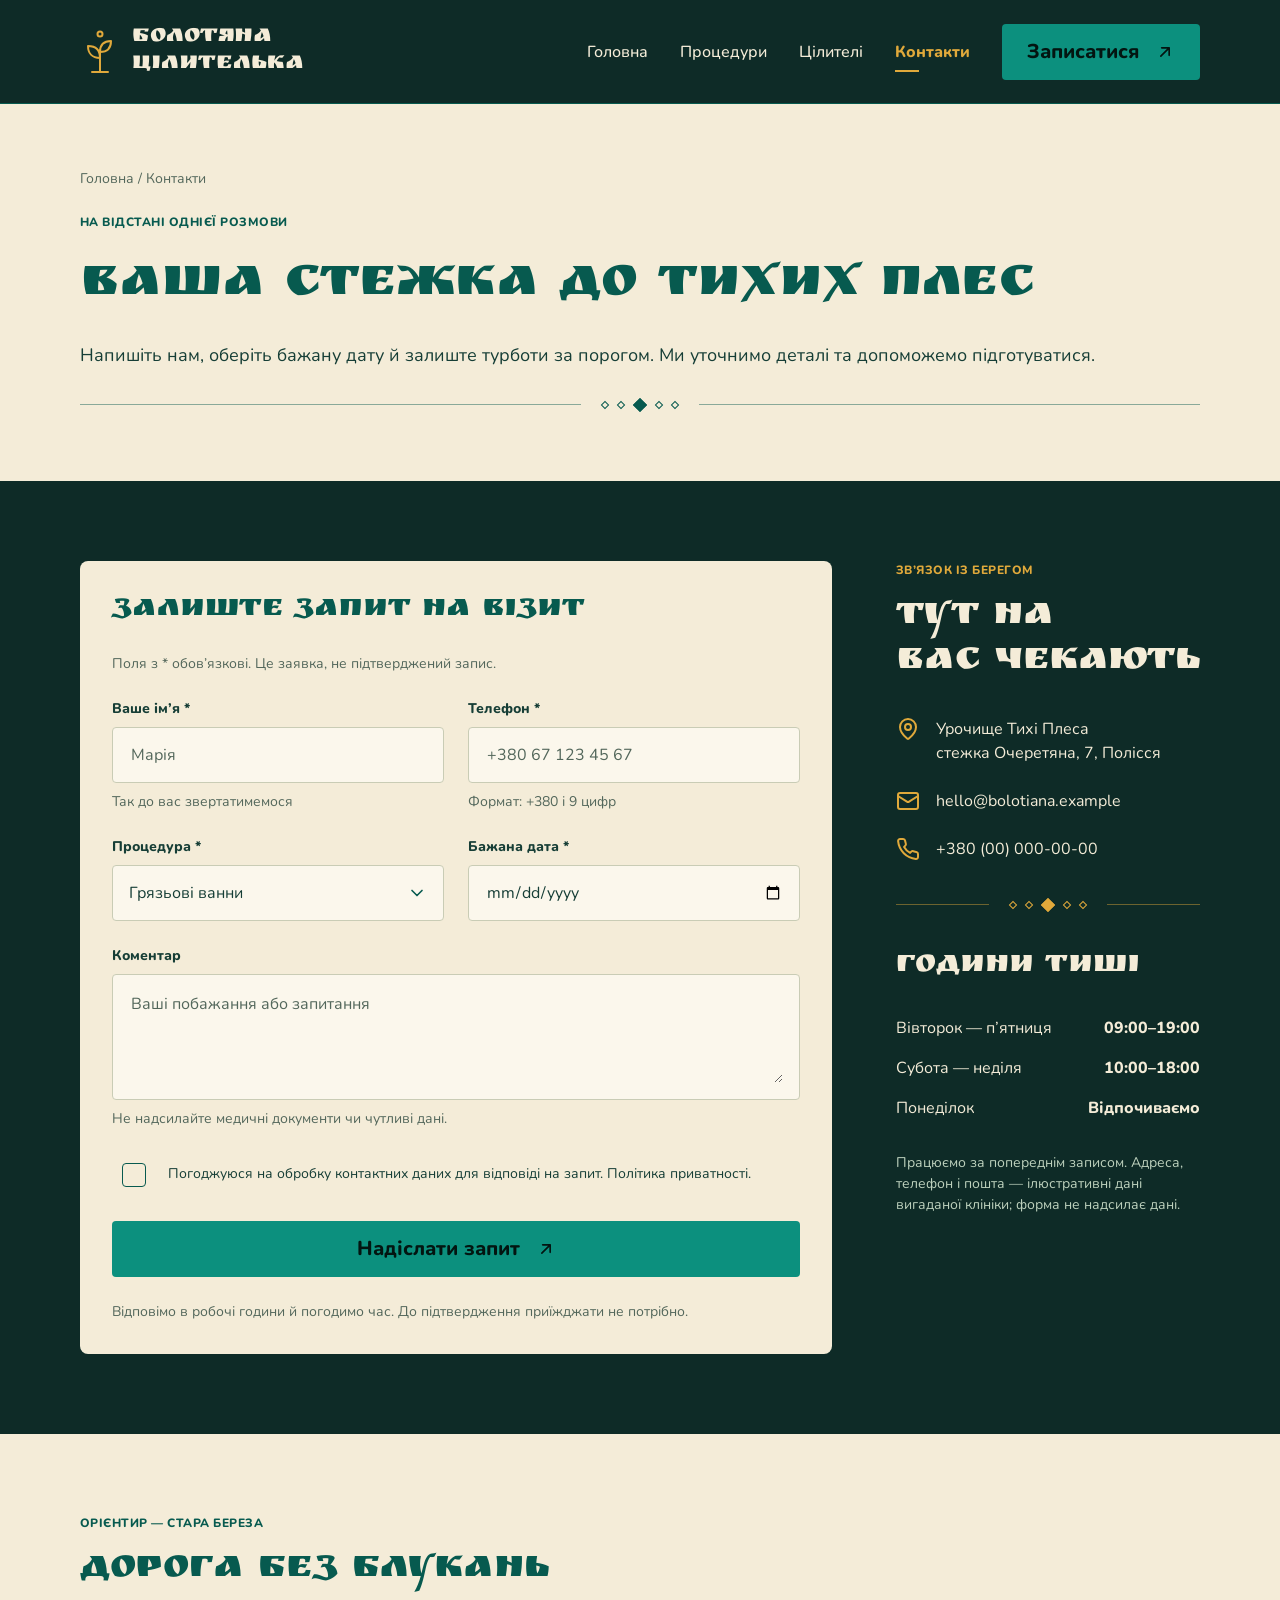
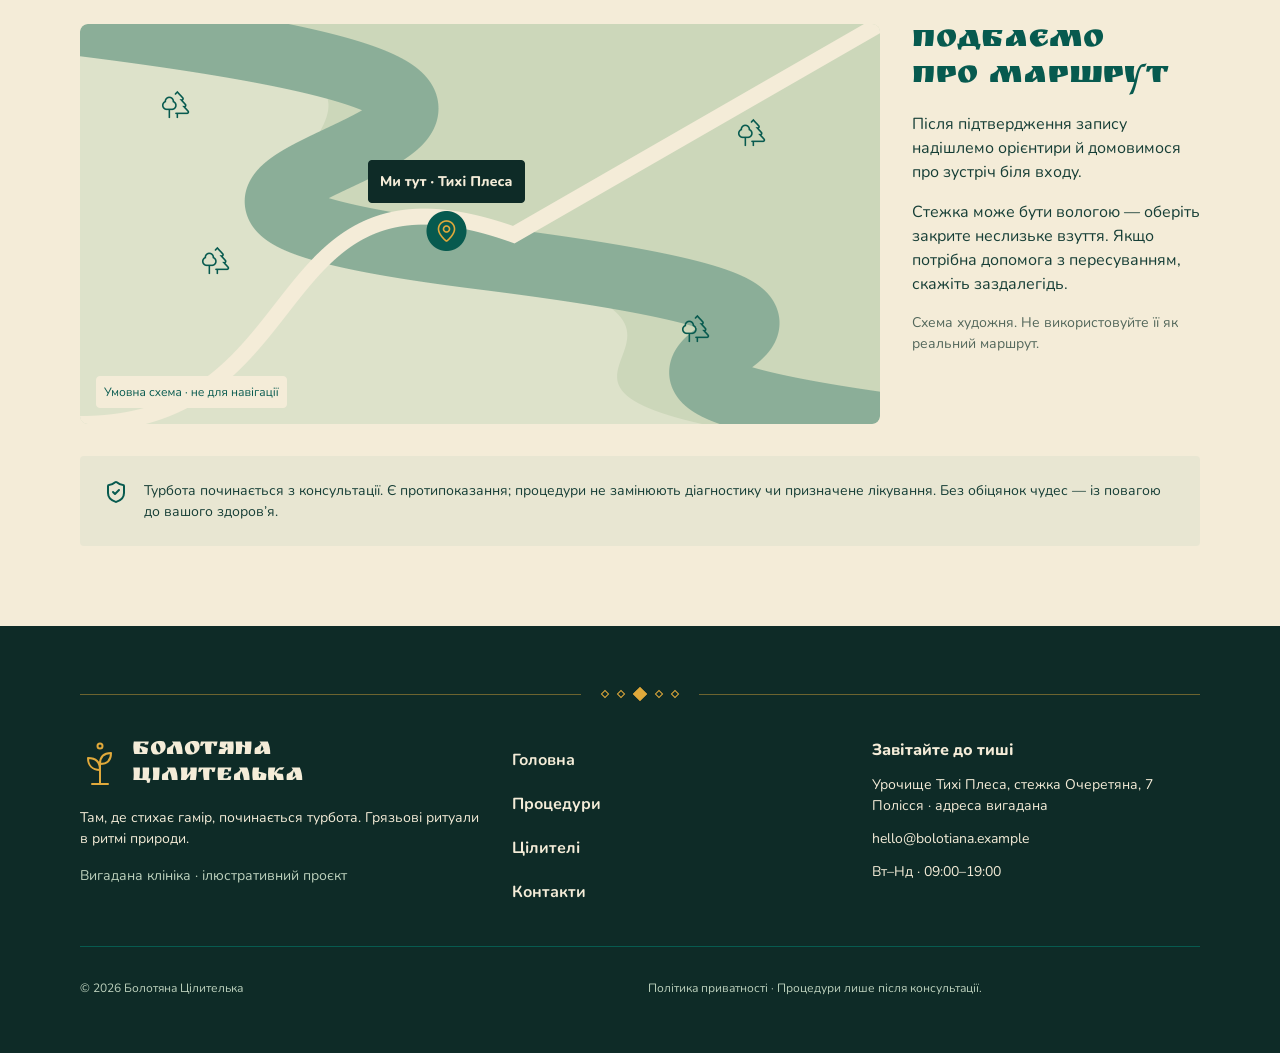
==== contacts.html @ 3cc578ab "Initial commit" ====
<!doctype html><html lang="uk"><head><meta charset="utf-8"><meta name="viewport" content="width=device-width,initial-scale=1">
<title>Контакти · Болотяна Цілителька</title><meta name="description" content="Болотяна Цілителька — вигадана клініка грязьових ритуалів на Поліссі.">
<link rel="preconnect" href="https://fonts.googleapis.com"><link rel="preconnect" href="https://fonts.gstatic.com" crossorigin>
<link href="https://fonts.googleapis.com/css2?family=Nunito:wght@400;500;700;800&family=Ruslan+Display&display=swap" rel="stylesheet">
<script>document.documentElement.classList.add("js")</script><link rel="stylesheet" href="css/style.css"></head><body><svg width="0" height="0" style="position:absolute" aria-hidden="true"><defs>
<symbol id="i-arrow" viewBox="0 0 24 24"><path d="M7 17 17 7M8 7h9v9" fill="none" stroke="currentColor" stroke-width="2" stroke-linecap="round" stroke-linejoin="round"/></symbol>
<symbol id="i-leaf" viewBox="0 0 24 24"><path d="M11 20A7 7 0 0 1 9.8 6.1C15.5 5 17 4.5 19 2c1 2 2 4.2 2 8 0 5.5-4.8 10-10 10Zm-9 2c0-3 2-7 9-9" fill="none" stroke="currentColor" stroke-width="2" stroke-linecap="round" stroke-linejoin="round"/></symbol>
<symbol id="i-shield" viewBox="0 0 24 24"><path d="M20 13c0 5-3.5 7.5-7.7 8.9a1 1 0 0 1-.6 0C7.5 20.500 4 18 4 13V6a1 1 0 0 1 1-1c2 0 4.500-1.200 6.200-2.700a1.200 1.200 0 0 1 1.600 0C14.500 3.800 17 5 19 5a1 1 0 0 1 1 1ZM9 12l2 2 4-4" fill="none" stroke="currentColor" stroke-width="2" stroke-linecap="round" stroke-linejoin="round"/></symbol>
<symbol id="i-clock" viewBox="0 0 24 24"><circle cx="12" cy="12" r="10" fill="none" stroke="currentColor" stroke-width="2"/><path d="M12 6v6h4" fill="none" stroke="currentColor" stroke-width="2" stroke-linecap="round" stroke-linejoin="round"/></symbol>
<symbol id="i-check" viewBox="0 0 24 24"><path d="M20 6 9 17l-5-5" fill="none" stroke="currentColor" stroke-width="2" stroke-linecap="round" stroke-linejoin="round"/></symbol>
<symbol id="i-therm" viewBox="0 0 24 24"><path d="M14 4v10.500a4 4 0 1 1-4 0V4a2 2 0 0 1 4 0Z" fill="none" stroke="currentColor" stroke-width="2" stroke-linejoin="round"/></symbol>
<symbol id="i-heart" viewBox="0 0 24 24"><path d="M11 14h2a2 2 0 1 0 0-4h-3c-.6 0-1.100.2-1.400.6L3 16m4 3 1.600-1.400c.3-.4.800-.6 1.400-.6h4c1.100 0 2.100-.4 2.800-1.200l4.600-4.400a2 2 0 0 0-2.800-2.800L17 9.500M2 15l6 6m5.500-12.700a2.800 2.800 0 1 0-4-4" fill="none" stroke="currentColor" stroke-width="2" stroke-linecap="round" stroke-linejoin="round"/></symbol>
<symbol id="i-trees" viewBox="0 0 24 24"><path d="M10 10v.2A3 3 0 0 1 8.900 16H5a3 3 0 0 1-1-5.800V10a3 3 0 0 1 6 0Zm-3 6v6m13-6a3 3 0 0 0 0-6 3 3 0 0 0-6 0 3 3 0 0 0 0 6Zm-3 6v-6" fill="none" stroke="currentColor" stroke-width="2" stroke-linecap="round" stroke-linejoin="round"/></symbol>
<symbol id="i-sprout" viewBox="0 0 24 24"><path d="M7 20h10M10 20c5.500-2.500.8-6.400 3-10m1-4.800C14 3 15.800 2 18 2c0 2.300-1 4-3 4-.6 0-1-.3-1-.8ZM9.500 9.400C7.600 8 6.500 6 6 4 3.800 4.500 2 6 2 8c0 2 1.700 3.500 4 3.500.6 0 1.100-.1 1.600-.2" fill="none" stroke="currentColor" stroke-width="2" stroke-linecap="round" stroke-linejoin="round"/></symbol>
<symbol id="i-pin" viewBox="0 0 24 24"><path d="M20 10c0 4.900-5.400 10.200-7.400 11.800a1 1 0 0 1-1.200 0C9.400 20.200 4 14.900 4 10a8 8 0 0 1 16 0Z" fill="none" stroke="currentColor" stroke-width="2"/><circle cx="12" cy="10" r="3" fill="none" stroke="currentColor" stroke-width="2"/></symbol>
<symbol id="i-mail" viewBox="0 0 24 24"><rect x="2" y="4" width="20" height="16" rx="2" fill="none" stroke="currentColor" stroke-width="2"/><path d="m22 7-8.900 5.700a2 2 0 0 1-2.200 0L2 7" fill="none" stroke="currentColor" stroke-width="2"/></symbol>
<symbol id="i-phone" viewBox="0 0 24 24"><path d="M22 16.900v3a2 2 0 0 1-2.200 2A19.800 19.800 0 0 1 2.100 4.200 2 2 0 0 1 4.100 2h3a2 2 0 0 1 2 1.700c.1 1 .4 1.900.7 2.800a2 2 0 0 1-.5 2.100L8.100 9.900a16 16 0 0 0 6 6l1.300-1.300a2 2 0 0 1 2.100-.4c.9.300 1.800.6 2.800.7a2 2 0 0 1 1.700 2Z" fill="none" stroke="currentColor" stroke-width="2" stroke-linejoin="round"/></symbol>
<symbol id="i-chev" viewBox="0 0 24 24"><path d="m6 9 6 6 6-6" fill="none" stroke="currentColor" stroke-width="2" stroke-linecap="round" stroke-linejoin="round"/></symbol>
<symbol id="i-cal" viewBox="0 0 24 24"><rect x="3" y="4" width="18" height="18" rx="2" fill="none" stroke="currentColor" stroke-width="2"/><path d="M16 2v4M8 2v4M3 10h18" fill="none" stroke="currentColor" stroke-width="2" stroke-linecap="round"/></symbol>
<symbol id="i-alert" viewBox="0 0 24 24"><circle cx="12" cy="12" r="10" fill="none" stroke="currentColor" stroke-width="2"/><path d="M12 8v4m0 4h.01" fill="none" stroke="currentColor" stroke-width="2" stroke-linecap="round"/></symbol>
<symbol id="i-ok" viewBox="0 0 24 24"><circle cx="12" cy="12" r="10" fill="none" stroke="currentColor" stroke-width="2"/><path d="m9 12 2 2 4-4" fill="none" stroke="currentColor" stroke-width="2" stroke-linecap="round" stroke-linejoin="round"/></symbol>
</defs></svg>
<header class="navbar"><a class="brand" href="index.html"><img src="assets/logo.svg" alt="" width="40" height="48"><span class="brand__name">Болотяна<br>Цілителька</span></a>
<button class="navbar__toggle" aria-expanded="false" aria-controls="nav" aria-label="Меню"><span></span><span></span><span></span></button>
<nav class="nav" id="nav"><a class="nav__link" href="index.html">Головна</a><a class="nav__link" href="procedures.html">Процедури</a><a class="nav__link" href="healers.html">Цілителі</a><a class="nav__link is-active" href="contacts.html" aria-current="page">Контакти</a><a class="btn btn--primary nav__cta" href="contacts.html">Записатися <svg class="ic " aria-hidden="true"><use href="#i-arrow"/></svg></a></nav></header><main><section class="sec sec--light intro"><div class="wrap stack"><p class="crumb">Головна / Контакти</p><p class="eyebrow">На відстані однієї розмови</p><h1 class="h-xl">Ваша стежка до Тихих Плес</h1><p class="lead">Напишіть нам, оберіть бажану дату й залиште турботи за порогом. Ми уточнимо деталі та допоможемо підготуватися.</p><div class="divider divider--cream" role="presentation"><span class="divider__line"></span><span class="motif"><i></i><i></i><i class="big"></i><i></i><i></i></span><span class="divider__line"></span></div></div></section><section class="sec sec--dark"><div class="wrap contact__grid"><form class="form" id="visit-form" novalidate><h2 class="h-md">Залиште запит на візит</h2><p class="small small--light">Поля з * обов’язкові. Це заявка, не підтверджений запис.</p>
<div class="row"><div class="field"><label for="f-name">Ваше ім’я *</label><div class="control"><input id="f-name" name="name" autocomplete="given-name" required placeholder="Марія"><span class="state"><svg class="ic " aria-hidden="true"><use href="#i-ok"/></svg></span></div><p class="hint">Так до вас звертатимемося</p></div>
<div class="field"><label for="f-phone">Телефон *</label><div class="control"><input id="f-phone" name="phone" type="tel" inputmode="tel" autocomplete="tel" required placeholder="+380 67 123 45 67"><span class="state"><svg class="ic " aria-hidden="true"><use href="#i-alert"/></svg></span></div><p class="hint">Формат: +380 і 9 цифр</p></div></div>
<div class="row"><div class="field"><label for="f-proc">Процедура *</label><div class="control control--select"><select id="f-proc" name="proc" required><option>Грязьові ванни</option><option>Обгортання</option><option>Торф’яні аплікації</option><option>Фіточай</option><option>Масаж</option></select><svg class="ic chev" aria-hidden="true"><use href="#i-chev"/></svg></div></div>
<div class="field"><label for="f-date">Бажана дата *</label><div class="control"><input id="f-date" name="date" type="date" required></div></div></div>
<div class="field"><label for="f-msg">Коментар</label><div class="control control--area"><textarea id="f-msg" name="msg" rows="4" placeholder="Ваші побажання або запитання"></textarea></div><p class="hint">Не надсилайте медичні документи чи чутливі дані.</p></div>
<label class="consent"><input type="checkbox" id="f-consent" required><span class="box"><svg class="ic " aria-hidden="true"><use href="#i-check"/></svg></span><span>Погоджуюся на обробку контактних даних для відповіді на запит. Політика приватності.</span></label>
<p class="hint hint--err" id="consent-err" hidden>Підтвердіть згоду, щоб надіслати запит</p>
<button class="btn btn--primary btn--block" type="submit">Надіслати запит <svg class="ic " aria-hidden="true"><use href="#i-arrow"/></svg></button><p class="form__ok" id="form-ok" role="status" hidden>Дякуємо! Це ілюстративна форма — дані нікуди не надсилаються.</p>
<p class="small small--light">Відповімо в робочі години й погодимо час. До підтвердження приїжджати не потрібно.</p></form><div class="stack stack--lg"><div class="stack"><p class="eyebrow">Зв’язок із берегом</p><h2 class="h-lg">Тут на вас чекають</h2></div>
<ul class="contact-list"><li><svg class="ic " aria-hidden="true"><use href="#i-pin"/></svg><span>Урочище Тихі Плеса<br>стежка Очеретяна, 7, Полісся</span></li><li><svg class="ic " aria-hidden="true"><use href="#i-mail"/></svg><a href="mailto:hello@bolotiana.example">hello@bolotiana.example</a></li><li><svg class="ic " aria-hidden="true"><use href="#i-phone"/></svg><span>+380 (00) 000-00-00</span></li></ul><div class="divider divider--dark" role="presentation"><span class="divider__line"></span><span class="motif"><i></i><i></i><i class="big"></i><i></i><i></i></span><span class="divider__line"></span></div>
<h3 class="h-md">Години тиші</h3><dl class="hours"><div><dt>Вівторок — п’ятниця</dt><dd>09:00–19:00</dd></div><div><dt>Субота — неділя</dt><dd>10:00–18:00</dd></div><div><dt>Понеділок</dt><dd>Відпочиваємо</dd></div></dl>
<p class="small">Працюємо за попереднім записом. Адреса, телефон і пошта — ілюстративні дані вигаданої клініки; форма не надсилає дані.</p></div></div></section>
<section class="sec sec--light"><div class="wrap stack stack--lg"><div class="stack"><p class="eyebrow">Орієнтир — стара береза</p><h2 class="h-lg">Дорога без блукань</h2></div><div class="route"><div class="map-wrap"><img class="map" src="assets/map.png" alt="Умовна схема Тихих Плес" loading="lazy"></div>
<div class="stack"><h3 class="h-md">Подбаємо про маршрут</h3><p>Після підтвердження запису надішлемо орієнтири й домовимося про зустріч біля входу.</p><p>Стежка може бути вологою — оберіть закрите неслизьке взуття. Якщо потрібна допомога з пересуванням, скажіть заздалегідь.</p><p class="small small--light">Схема художня. Не використовуйте її як реальний маршрут.</p></div></div><div class="notice"><svg class="ic " aria-hidden="true"><use href="#i-shield"/></svg><p>Турбота починається з консультації. Є протипоказання; процедури не замінюють діагностику чи призначене лікування. Без обіцянок чудес — із повагою до вашого здоров’я.</p></div></div></section></main><footer class="footer"><div class="divider divider--dark" role="presentation"><span class="divider__line"></span><span class="motif"><i></i><i></i><i class="big"></i><i></i><i></i></span><span class="divider__line"></span></div>
<div class="footer__grid"><div class="footer__about"><a class="brand" href="index.html"><img src="assets/logo.svg" alt="" width="40" height="48"><span class="brand__name">Болотяна<br>Цілителька</span></a>
<p>Там, де стихає гамір, починається турбота. Грязьові ритуали в ритмі природи.</p><p class="muted">Вигадана клініка · ілюстративний проєкт</p></div>
<nav class="footer__nav" aria-label="Розділи"><a href="index.html">Головна</a><a href="procedures.html">Процедури</a><a href="healers.html">Цілителі</a><a href="contacts.html">Контакти</a></nav>
<div class="footer__contacts"><h2>Завітайте до тиші</h2><p>Урочище Тихі Плеса, стежка Очеретяна, 7<br>Полісся · адреса вигадана</p><p>hello@bolotiana.example</p><p>Вт–Нд · 09:00–19:00</p></div></div>
<hr><div class="footer__legal"><p>© 2026 Болотяна Цілителька</p><p>Політика приватності · Процедури лише після консультації.</p></div></footer>
<script src="js/main.js"></script></body></html>
---- css/style.css ----
:root{--bg-dark:#0e2b27;--dark:#075a4f;--primary:#0c907e;--ochre:#e0a93b;--birch:#f4ecd8;--paper:#fbf7ec;--surface-dark:#163e36;--notice:#e8e6d2;--muted-dark:#bdd1bd;--subtle:#c9ccb5;--muted-light:#53675b;--ink-on-primary:#031511;--danger:#b3342b;--chip-disabled:#dde2ca;
--s1:8px;--s2:16px;--s3:24px;--s4:32px;--s5:40px;--s6:48px;--s7:56px;--s8:64px;--s9:72px;--s10:80px;
--font-heading:'Ruslan Display',Georgia,serif;--font-body:'Nunito',system-ui,sans-serif;--pad:var(--s10)}
*{box-sizing:border-box;margin:0}html{scroll-behavior:smooth}
body{font-family:var(--font-body);font-size:16px;line-height:1.5;background:var(--birch);color:var(--surface-dark);-webkit-font-smoothing:antialiased}
img{display:block;max-width:100%}a{color:inherit}
:focus-visible{outline:3px solid var(--ochre);outline-offset:2px}
.ic{width:20px;height:20px;flex:none}
.wrap{max-width:1440px;margin:0 auto;padding:0 var(--pad)}
.sec{padding:var(--s10) 0}.sec--dark{background:var(--bg-dark);color:var(--birch)}.sec--light{background:var(--birch)}.sec--teal{background:var(--dark);color:var(--birch);padding:var(--s8) 0}
.sec--dark .wrap,.sec--light .wrap{padding-top:0;padding-bottom:0}
.stack{display:flex;flex-direction:column;gap:var(--s2)}.stack--lg{gap:var(--s4)}
.eyebrow{font-weight:800;font-size:12px;text-transform:uppercase;letter-spacing:.04em;color:var(--dark)}
.sec--dark .eyebrow{color:var(--ochre)}.sec--teal .eyebrow,.card--teal .eyebrow{color:var(--birch)}
.h-xl,.h-lg,.h-md,.h-sm{font-family:var(--font-heading);font-weight:400;line-height:1.12;color:var(--dark);text-wrap:balance}
.sec--dark .h-xl,.sec--dark .h-lg,.sec--dark .h-md,.sec--teal :is(.h-lg),.card--teal .h-md{color:var(--birch)}
.sec--dark .card :is(.h-sm){color:var(--dark)}
.h-xl{font-size:56px}.h-lg{font-size:40px}.h-md{font-size:32px}.h-sm{font-size:28px}
.lead{font-size:18px}.small{font-size:14px}.small--light{color:var(--muted-light)}.sec--dark>.wrap>.small,.sec--dark .small:not(.card .small){color:var(--muted-dark)}
.sec--dark p,.sec--teal p{color:var(--birch)}.sec--dark .card p,.sec--dark .form p{color:var(--surface-dark)}
.sec--dark .stack>p.small,.sec--dark .wrap>p.small{color:var(--muted-dark)}
.muted{color:var(--muted-dark)!important;font-size:12px}
/* buttons */
.btn{display:inline-flex;align-items:center;justify-content:center;gap:var(--s2);min-height:56px;padding:12px var(--s3);border-radius:4px;font:800 20px/1.4 var(--font-body);text-decoration:none;border:1px solid transparent;cursor:pointer;white-space:nowrap;transition:background .2s,color .2s,transform .2s}
.btn--primary{background:var(--primary);color:var(--ink-on-primary)}.btn--primary:hover{background:#10a591}
.btn--secondary{border-color:var(--dark);color:var(--dark);background:transparent}.btn--secondary:hover{background:var(--dark);color:var(--birch)}
.btn--secondary-dark{border-color:var(--muted-dark);color:var(--birch);background:transparent}.btn--secondary-dark:hover{background:rgba(244,236,216,.1)}
.btn--block{width:100%}.btn:active{transform:translateY(1px)}
/* navbar */
.navbar{position:sticky;top:0;z-index:20;background:var(--bg-dark);border-bottom:1px solid var(--dark);height:104px;display:flex;align-items:center;justify-content:space-between;padding:0 var(--pad)}
.brand{display:flex;align-items:center;gap:12px;text-decoration:none;color:var(--birch)}
.brand__name{font-family:var(--font-heading);font-size:25px;line-height:1.05}
.nav{display:flex;align-items:center;gap:var(--s4)}
.nav__link{position:relative;display:flex;align-items:center;min-height:44px;color:var(--birch);font-weight:500;text-decoration:none}
.nav__link:hover{color:var(--ochre)}.nav__link.is-active{color:var(--ochre);font-weight:800}
.nav__link.is-active::after{content:"";position:absolute;left:0;bottom:2px;width:24px;height:2px;background:var(--ochre)}
.navbar__toggle{display:none;background:none;border:0;width:44px;height:44px;cursor:pointer;flex-direction:column;gap:6px;align-items:center;justify-content:center}
.navbar__toggle span{width:24px;height:2px;background:var(--birch);transition:.2s}
/* divider */
.divider{display:flex;align-items:center;gap:var(--s2);height:24px}.divider__line{flex:1;height:1px;opacity:.45;background:var(--dark)}
.divider--dark .divider__line{background:var(--ochre)}
.motif{display:flex;align-items:center;gap:var(--s1);padding:4px}
.motif i{width:6px;height:6px;border:1px solid var(--dark);transform:rotate(45deg);display:block;margin:1px}.motif i.big{width:10px;height:10px;background:var(--dark);margin:2px}
.divider--dark .motif i{border-color:var(--ochre)}.divider--dark .motif i.big{background:var(--ochre)}
/* hero */
.hero{padding:var(--s8) 0 var(--s6)}.hero .wrap{display:flex;flex-direction:column;gap:var(--s4)}
.hero__grid{display:grid;grid-template-columns:1fr 600px;gap:var(--s8);align-items:center}
.hero__text{gap:var(--s3)}.actions{display:flex;gap:var(--s2);flex-wrap:wrap}
.note{display:flex;gap:var(--s1);align-items:center;font-size:14px}
.hero__fig{display:flex;flex-direction:column;gap:var(--s2)}
.arch{width:100%;height:480px;object-fit:cover;border-radius:200px 200px 4px 4px;background:var(--surface-dark)}
.hero__fig figcaption{display:flex;justify-content:space-between;font-size:12px;color:var(--muted-dark);gap:var(--s2)}
/* about */
.about{display:grid;grid-template-columns:400px 1fr;gap:var(--s10);align-items:center}
.about__img{width:100%;height:320px;object-fit:cover;background:var(--chip-disabled)}.about figure{display:flex;flex-direction:column;gap:var(--s2)}
.notice{display:flex;gap:var(--s2);align-items:flex-start;padding:var(--s3);background:var(--notice);border-radius:4px;font-size:14px}
.notice .ic{width:24px;height:24px;color:var(--dark)}.sec--dark .notice p{color:var(--surface-dark)}
/* grids/cards */
.grid{display:grid;gap:var(--s3);align-items:stretch}.grid--2{grid-template-columns:repeat(2,1fr)}.grid--3{grid-template-columns:repeat(3,1fr)}.grid--4{grid-template-columns:repeat(4,1fr);gap:var(--s4)}
.split{display:flex;justify-content:space-between;align-items:flex-end;gap:var(--s3)}
.card{color:var(--surface-dark);display:flex;flex-direction:column;background:var(--paper);border:1px solid var(--subtle);border-radius:8px;overflow:hidden}
.card__img{width:100%;height:216px;object-fit:cover;background:var(--chip-disabled)}.card__img--tall{height:304px}
.card__body{display:flex;flex-direction:column;gap:var(--s2);padding:var(--s3);flex:1}.card__body .btn{margin-top:auto}
.card--healer{background:var(--birch);border:0}
.card__meta{display:flex;justify-content:space-between;align-items:center}
.price{font-size:24px;font-weight:800;color:var(--dark)}.dur{display:flex;gap:var(--s1);align-items:center;font-size:14px}.dur .ic{width:18px;height:18px}
.small--ic{display:flex;gap:var(--s1);align-items:center}.small--ic .ic{width:18px;height:18px;color:var(--dark)}
.card--teal{background:var(--dark);border:0;padding:var(--s4);gap:var(--s3);justify-content:center;min-height:440px}.card--teal p{color:var(--birch)!important}
.side__ic .ic{width:48px;height:48px;color:var(--ochre)}
.card--proc[hidden]{display:none}
.adv{display:flex;flex-direction:column;gap:var(--s2)}.adv__ic{width:56px;height:56px;border:1px solid var(--subtle);border-radius:4px;display:grid;place-items:center;color:var(--dark)}.adv__ic .ic{width:28px;height:28px}
.card--review{color:var(--birch);background:transparent;border:1px solid var(--dark);border-radius:0;padding:var(--s4);gap:var(--s3)}
.quote{font:48px/.8 var(--font-heading);color:var(--ochre)}.quote-text{font-size:20px;color:var(--birch)!important}
.card--review footer{display:flex;flex-direction:column;gap:4px}.card--review footer strong{font-weight:800;color:var(--birch)}.card--review footer span{font-size:14px;color:var(--muted-dark)}
.cta__in{display:flex;align-items:center;justify-content:space-between;gap:var(--s4)}.sec--teal .wrap{padding-top:0;padding-bottom:0}
/* intro */
.intro{padding:var(--s8) 0 var(--s8)}.crumb{font-size:14px;color:var(--muted-light)}
.intro__row{display:flex;gap:var(--s4);align-items:flex-start}.intro__row .lead{flex:1}.pricing{width:240px;color:var(--surface-dark)}.pricing p{font-size:14px;margin-top:var(--s1)}
.intro .stack,.intro.sec .wrap{gap:var(--s3)}
/* chips */
.chips{display:flex;flex-wrap:wrap;gap:var(--s1)}
.chip{display:inline-flex;align-items:center;gap:var(--s1);min-height:48px;padding:12px 20px;border-radius:4px;font:700 16px var(--font-body);cursor:pointer;background:var(--birch);color:var(--dark);border:1px solid var(--subtle)}
.chip .ic{width:16px;height:16px;display:none}.chip[aria-pressed=true]{background:var(--dark);color:var(--birch);border-color:var(--dark)}.chip[aria-pressed=true] .ic{display:block}
.chip:hover{border-color:var(--primary)}
/* legend */
.legend{display:grid;grid-template-columns:560px 1fr;gap:var(--s6);align-items:center}.arch--legend{height:auto;aspect-ratio:7/6;border-radius:0;background:none;object-fit:contain}
/* contacts */
.contact__grid{display:grid;grid-template-columns:752px 1fr;gap:var(--s8);align-items:start}
.form{background:var(--birch);border-radius:8px;padding:var(--s4);display:flex;flex-direction:column;gap:var(--s3)}
.row{display:grid;grid-template-columns:1fr 1fr;gap:var(--s3)}.field{display:flex;flex-direction:column;gap:var(--s1)}
.field label{font-weight:800;font-size:14px;color:var(--surface-dark)}
.control{position:relative;display:flex;align-items:center;gap:var(--s1);background:var(--paper);border:1px solid var(--subtle);border-radius:4px;height:56px;padding:0 var(--s2)}
.control:focus-within{border:2px solid var(--primary);padding:0 15px}
.control input,.control select,.control textarea{flex:1;min-width:0;border:0;background:transparent;font:16px var(--font-body);color:var(--surface-dark);outline:0;appearance:none;width:100%}
.control input::placeholder,.control textarea::placeholder{color:var(--muted-light)}
.control--area{height:auto;align-items:flex-start;padding:var(--s2)}.control--area textarea{resize:vertical;min-height:88px}
.control .state{display:none}.field.is-ok .control{border-color:var(--dark)}.field.is-ok .state{display:block;color:var(--dark)}
.field.is-err .control{border-color:var(--danger)}.field.is-err .state{display:block;color:var(--danger)}
.hint{font-size:14px;color:var(--muted-light)}.field.is-err .hint,.hint--err{color:var(--danger)!important}
.chev{position:absolute;right:16px;pointer-events:none}
.consent{display:flex;gap:12px;align-items:flex-start;min-height:44px;font-size:14px;cursor:pointer;color:var(--surface-dark)}
.consent input{position:absolute;opacity:0}.consent .box{flex:none;width:24px;height:24px;margin:10px;border:1px solid var(--dark);border-radius:4px;display:grid;place-items:center;color:transparent}
.consent input:checked+.box{background:var(--dark);color:var(--birch)}.consent input:focus-visible+.box{outline:3px solid var(--ochre)}.consent .box .ic{width:16px;height:16px}
.consent>span:last-child{padding-top:10px}
.form__ok{background:var(--notice);padding:var(--s2);border-radius:4px;font-size:14px}
.contact-list{list-style:none;padding:0;display:flex;flex-direction:column;gap:var(--s3)}.contact-list li{display:flex;gap:var(--s2);align-items:flex-start;color:var(--birch)}.contact-list .ic{width:24px;height:24px;color:var(--ochre)}.contact-list a{text-decoration:none}
.hours{display:flex;flex-direction:column;gap:var(--s2);color:var(--birch)}.hours div{display:flex;justify-content:space-between;gap:var(--s2)}.hours dd{font-weight:800}
.route{display:grid;grid-template-columns:800px 1fr;gap:var(--s4);align-items:start}
.map-wrap{position:relative;aspect-ratio:2/1;border-radius:8px;overflow:hidden;background:var(--chip-disabled)}.map{width:100%;height:100%;object-fit:cover}
.map__tree{position:absolute;color:var(--dark)}.map__tree .ic{width:32px;height:32px}
.map__pin{position:absolute;left:36%;top:34%;display:flex;flex-direction:column;align-items:center;gap:var(--s1)}
.map__label{background:var(--bg-dark);color:var(--birch);font-weight:800;font-size:14px;padding:12px;border-radius:4px;white-space:nowrap}
.map__dot{width:40px;height:40px;border-radius:50%;background:var(--dark);color:var(--birch);display:grid;place-items:center}.map__dot .ic{width:24px;height:24px}
.map__legend{position:absolute;left:16px;bottom:16px;background:var(--birch);color:var(--dark);font-size:12px;padding:var(--s1);border-radius:4px}
/* footer */
.footer{background:var(--bg-dark);color:var(--birch);padding:var(--s7) var(--pad);display:flex;flex-direction:column;gap:var(--s4)}
.footer__grid{display:grid;grid-template-columns:400px 1fr 1fr;gap:var(--s4)}.footer__about{display:flex;flex-direction:column;gap:var(--s2);align-items:flex-start}.footer__about p{font-size:14px}
.footer__nav{display:flex;flex-direction:column}.footer__nav a{display:flex;align-items:center;min-height:44px;font-weight:700;text-decoration:none}.footer__nav a:hover{color:var(--ochre)}
.footer__contacts{display:flex;flex-direction:column;gap:12px;font-size:14px}.footer__contacts h2{font-size:16px;font-weight:800}
.footer hr{border:0;height:1px;background:var(--dark)}.footer__legal{display:flex;gap:var(--s2);font-size:12px;color:var(--muted-dark)}.footer__legal p{flex:1}
/* tablet */
@media(max-width:1100px){:root{--pad:var(--s6)}
.h-xl{font-size:44px}.h-lg{font-size:34px}
.hero__grid,.about,.legend,.contact__grid,.route{grid-template-columns:1fr}.hero__grid{gap:var(--s5)}
.arch,.arch--legend{max-width:600px;margin:0 auto;height:420px}.legend .arch{order:-1}
.grid--3,.grid--4{grid-template-columns:repeat(2,1fr)}.footer__grid{grid-template-columns:1fr 1fr}.footer__about{grid-column:1/-1}
.sec{padding:var(--s8) 0}.intro__row{flex-direction:column}.pricing{width:auto}}
@media(max-width:900px){
.navbar{height:80px}.navbar__toggle{display:flex}
.nav{position:absolute;top:100%;left:0;right:0;background:var(--bg-dark);border-bottom:1px solid var(--dark);flex-direction:column;align-items:stretch;gap:0;padding:var(--s2) var(--pad) var(--s3);display:none}
.nav.is-open{display:flex}.nav__link{border-bottom:1px solid var(--dark)}.nav__link.is-active::after{bottom:6px}.nav__cta{margin-top:var(--s2)}
.navbar__toggle[aria-expanded=true] span:nth-child(1){transform:translateY(8px) rotate(45deg)}.navbar__toggle[aria-expanded=true] span:nth-child(2){opacity:0}.navbar__toggle[aria-expanded=true] span:nth-child(3){transform:translateY(-8px) rotate(-45deg)}}
/* mobile */
@media(max-width:640px){:root{--pad:var(--s2)}
.h-xl{font-size:36px}.h-lg{font-size:28px}.h-md{font-size:26px}.h-sm{font-size:24px}.lead{font-size:16px}
.brand__name{font-size:20px}.sec{padding:var(--s6) 0}.hero{padding:var(--s5) 0}
.grid--2,.grid--3,.grid--4,.row{grid-template-columns:1fr}.arch,.arch--legend{height:340px;border-radius:150px 150px 4px 4px}
.split,.cta__in{flex-direction:column;align-items:stretch}.actions .btn,.cta__in .btn,.split .btn{width:100%}
.hero__fig figcaption{flex-direction:column;gap:4px}.footer__grid{grid-template-columns:1fr}.footer__legal{flex-direction:column}
.form{padding:var(--s3) var(--s2)}.card--review{padding:var(--s3)}.map__label{font-size:12px;padding:8px}.card--teal{min-height:0}}
@media(prefers-reduced-motion:reduce){*{transition:none!important;scroll-behavior:auto!important}}
.sec--dark .form .h-md{color:var(--dark)}
.sec--dark .form p.small,.sec--dark .form .hint{color:var(--muted-light)}
.sec--dark .form .field.is-err .hint,.sec--dark .form .hint--err{color:var(--danger)}
.chev{color:var(--dark)}
.form .small--light{color:var(--muted-light)!important}

/* ========== ANIMATIONS ========== */
:root{--ease:cubic-bezier(.22,.61,.36,1)}
/* scroll reveal (only when JS is on) */
.js [data-reveal]{opacity:0;transform:translateY(28px);transition:opacity .8s var(--ease),transform .8s var(--ease);transition-delay:var(--d,0ms);will-change:opacity,transform}
.js [data-reveal="left"]{transform:translateX(-32px)}.js [data-reveal="right"]{transform:translateX(32px)}
.js [data-reveal="zoom"]{transform:scale(.94)}
.js [data-reveal].is-in{opacity:1;transform:none}
/* hero entrance */
@keyframes rise{from{opacity:0;transform:translateY(24px)}to{opacity:1;transform:none}}
@keyframes archIn{from{opacity:0;transform:translateY(32px) scale(.96)}to{opacity:1;transform:none}}
@keyframes fade{from{opacity:0}to{opacity:1}}
.hero__text>*{animation:rise .8s var(--ease) both}
.hero__text>:nth-child(1){animation-delay:.05s}.hero__text>:nth-child(2){animation-delay:.15s}.hero__text>:nth-child(3){animation-delay:.28s}.hero__text>:nth-child(4){animation-delay:.4s}.hero__text>:nth-child(5){animation-delay:.52s}
.hero__fig .arch{animation:archIn 1.1s var(--ease) .2s both}
.hero__fig figcaption{animation:fade 1s ease .9s both}
.intro .stack>*,.intro .wrap>*{animation:rise .7s var(--ease) both}
.intro .wrap>:nth-child(2){animation-delay:.08s}.intro .wrap>:nth-child(3){animation-delay:.16s}.intro .wrap>:nth-child(4){animation-delay:.24s}.intro .wrap>:nth-child(5){animation-delay:.32s}
.navbar{animation:fade .6s ease both}
/* header shadow on scroll */
.navbar{transition:box-shadow .3s,background-color .3s}.navbar.is-scrolled{box-shadow:0 8px 24px rgba(0,0,0,.35)}
/* nav underline */
.nav__link:not(.is-active)::after{content:"";position:absolute;left:0;bottom:2px;width:24px;height:2px;background:var(--ochre);transform:scaleX(0);transform-origin:left;transition:transform .3s var(--ease)}
.nav__link:not(.is-active):hover::after{transform:scaleX(1)}
.nav__link{transition:color .2s}
.footer__nav a{transition:color .2s,transform .2s}.footer__nav a:hover{transform:translateX(4px)}
/* buttons */
.btn{position:relative;overflow:hidden}.btn .ic{transition:transform .3s var(--ease)}
.btn:hover .ic{transform:translate(3px,-3px)}
.btn--primary:hover{box-shadow:0 8px 20px rgba(12,144,126,.35);transform:translateY(-2px)}
.btn--secondary:hover,.btn--secondary-dark:hover{transform:translateY(-2px)}
.btn:active{transform:translateY(0) scale(.98)}
.btn--primary::before{content:"";position:absolute;inset:0;background:linear-gradient(110deg,transparent 30%,rgba(255,255,255,.28) 50%,transparent 70%);transform:translateX(-120%);transition:transform .7s var(--ease)}
.btn--primary:hover::before{transform:translateX(120%)}
/* cards */
.card{transition:transform .4s var(--ease),box-shadow .4s var(--ease)}
.card:hover{transform:translateY(-6px);box-shadow:0 18px 40px rgba(0,0,0,.28)}
.card--review:hover{box-shadow:none;border-color:var(--ochre)}.card--review{transition:border-color .4s,transform .4s var(--ease)}
.card__img{transition:transform .8s var(--ease)}.card:hover .card__img{transform:scale(1.06)}
.card{isolation:isolate}
.card--teal:hover{transform:none;box-shadow:none}
.card--proc{animation:none}.card--proc:not([hidden]){animation:cardIn .5s var(--ease) both}
@keyframes cardIn{from{opacity:0;transform:scale(.96)}to{opacity:1;transform:none}}
/* images */
.about__img,.arch{transition:transform 1s var(--ease)}.about figure:hover .about__img{transform:rotate(-1.2deg) scale(1.02)}
.hero__fig:hover .arch{transform:scale(1.015)}
.map-wrap{transition:box-shadow .4s}.map-wrap:hover{box-shadow:0 14px 32px rgba(0,0,0,.2)}
/* chips */
.chip{transition:background .25s,color .25s,border-color .25s,transform .2s}.chip:hover{transform:translateY(-2px)}.chip:active{transform:scale(.97)}
/* advantages icons */
.adv__ic{transition:background .3s,color .3s,transform .4s var(--ease)}.adv:hover .adv__ic{background:var(--dark);color:var(--birch);transform:rotate(-6deg) scale(1.06)}
/* embroidery motif */
@keyframes pulse{0%,100%{transform:rotate(45deg) scale(1)}50%{transform:rotate(45deg) scale(1.35)}}
.motif i.big{animation:pulse 3.2s ease-in-out infinite}
.divider__line{transform-origin:center;transition:transform 1.2s var(--ease)}
.js .divider:not(.is-in) .divider__line{transform:scaleX(0)}
.js .divider .motif{transition:opacity .8s .5s}.js .divider:not(.is-in) .motif{opacity:0}
/* logo + leaf */
.brand img{transition:transform .5s var(--ease)}.brand:hover img{transform:rotate(-8deg) scale(1.08)}
@keyframes sway{0%,100%{transform:rotate(-3deg)}50%{transform:rotate(3deg)}}
.side__ic .ic{transform-origin:50% 100%;animation:sway 4s ease-in-out infinite}
/* map pin bounce */
@keyframes bob{0%,100%{transform:translateY(0)}50%{transform:translateY(-6px)}}
/* form */
.control{transition:border-color .2s,box-shadow .2s}.control:focus-within{box-shadow:0 0 0 4px rgba(12,144,126,.18)}
@keyframes shake{20%,60%{transform:translateX(-6px)}40%,80%{transform:translateX(6px)}}
.field.is-err .control{animation:shake .4s}
.form__ok:not([hidden]){animation:rise .5s var(--ease)}
.consent .box{transition:background .2s,color .2s,transform .2s}.consent input:checked+.box{transform:scale(1.08)}
/* mobile menu */
@media(max-width:900px){.nav{display:flex;visibility:hidden;opacity:0;transform:translateY(-8px);transition:opacity .3s,transform .3s var(--ease),visibility .3s}
.nav.is-open{visibility:visible;opacity:1;transform:none}}
/* reduced motion: turn everything off */
@media(prefers-reduced-motion:reduce){
.js [data-reveal]{opacity:1!important;transform:none!important}
.js .divider:not(.is-in) .divider__line{transform:none}.js .divider:not(.is-in) .motif{opacity:1}
*,*::before,*::after{animation:none!important;transition:none!important}}
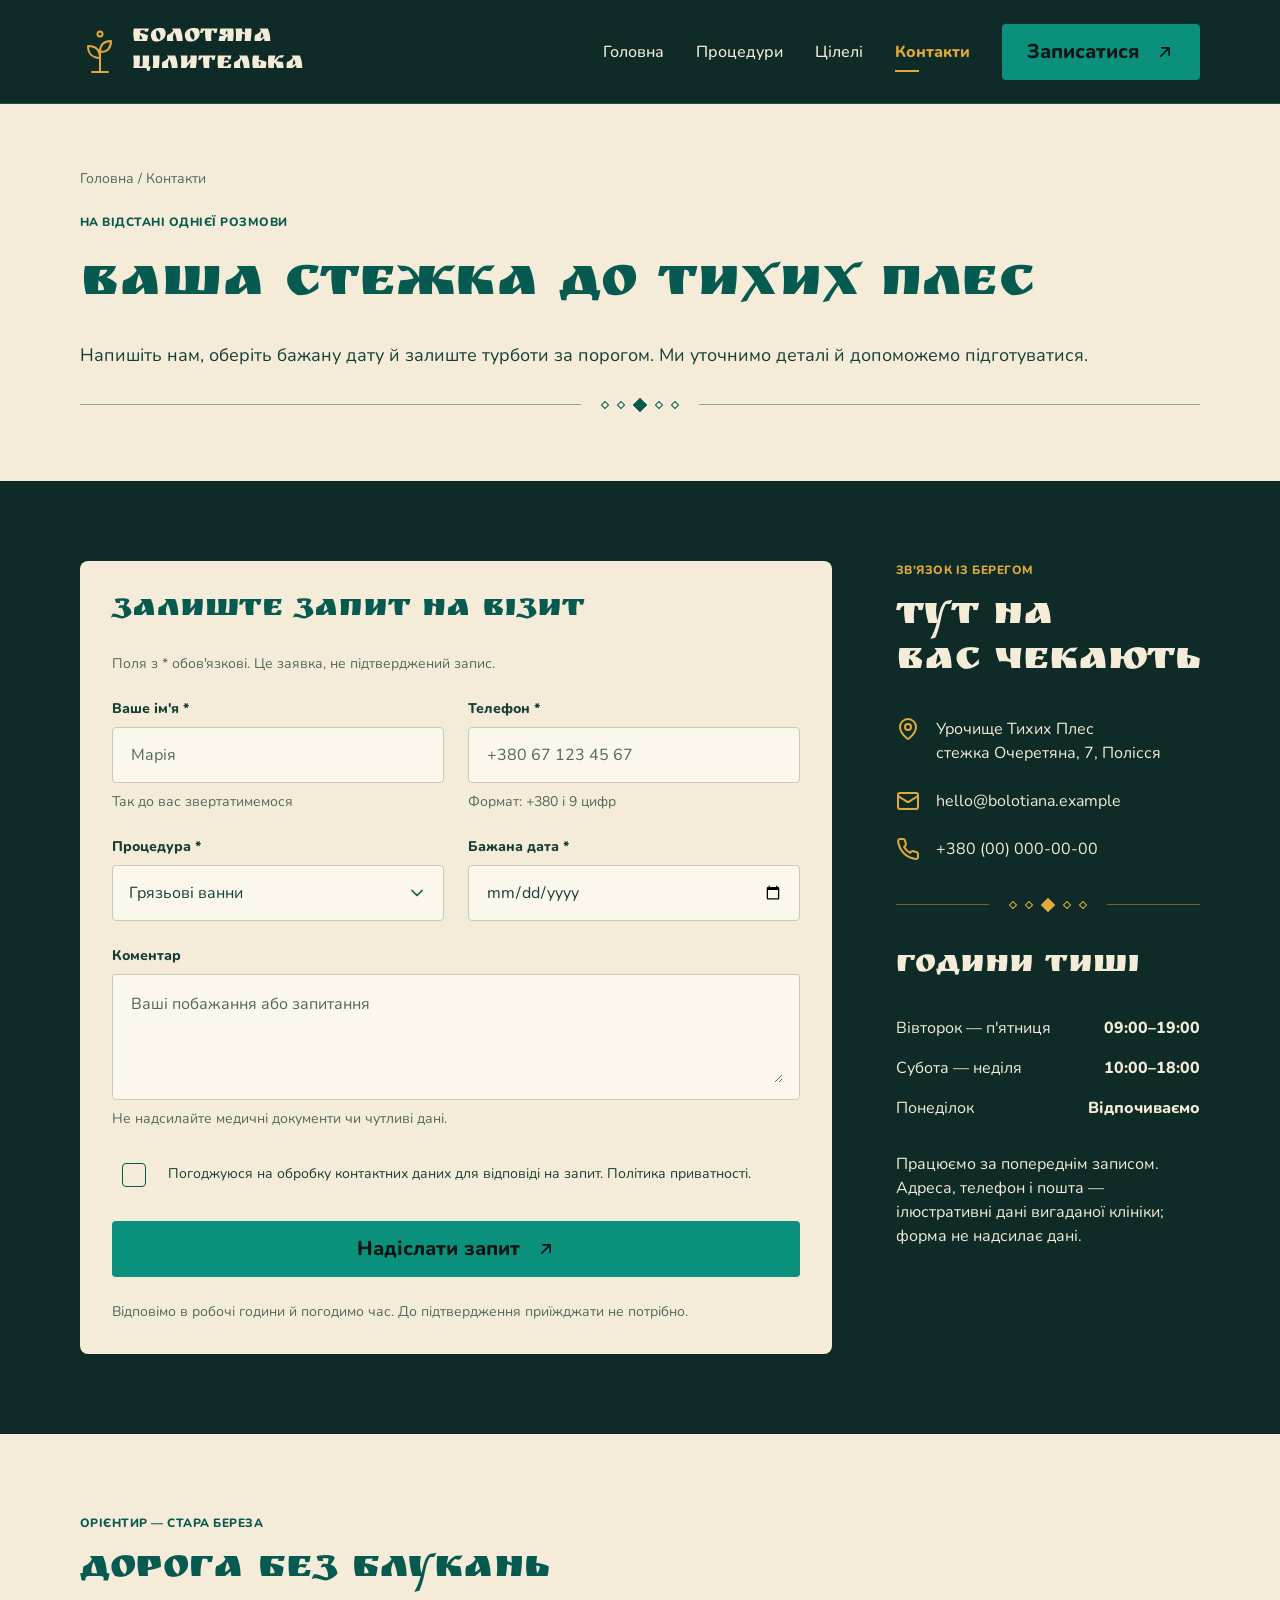
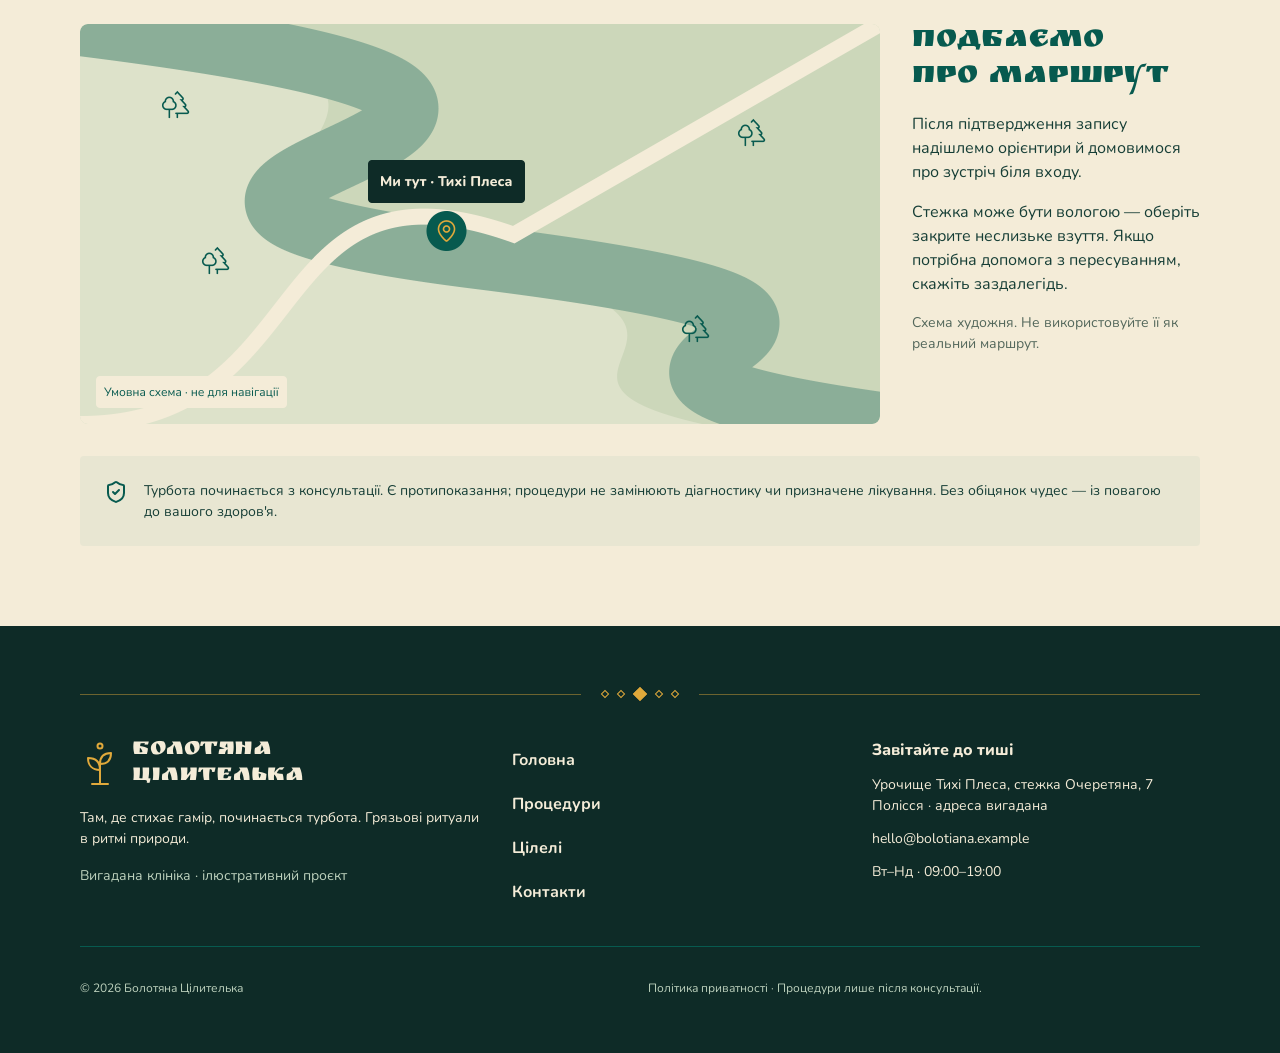
==== commit 145506aa: "code refactor" ====
--- a/contacts.html
+++ b/contacts.html
@@ -1,45 +1,569 @@
-<!doctype html><html lang="uk"><head><meta charset="utf-8"><meta name="viewport" content="width=device-width,initial-scale=1">
-<title>Контакти · Болотяна Цілителька</title><meta name="description" content="Болотяна Цілителька — вигадана клініка грязьових ритуалів на Поліссі.">
-<link rel="preconnect" href="https://fonts.googleapis.com"><link rel="preconnect" href="https://fonts.gstatic.com" crossorigin>
-<link href="https://fonts.googleapis.com/css2?family=Nunito:wght@400;500;700;800&family=Ruslan+Display&display=swap" rel="stylesheet">
-<script>document.documentElement.classList.add("js")</script><link rel="stylesheet" href="css/style.css"></head><body><svg width="0" height="0" style="position:absolute" aria-hidden="true"><defs>
-<symbol id="i-arrow" viewBox="0 0 24 24"><path d="M7 17 17 7M8 7h9v9" fill="none" stroke="currentColor" stroke-width="2" stroke-linecap="round" stroke-linejoin="round"/></symbol>
-<symbol id="i-leaf" viewBox="0 0 24 24"><path d="M11 20A7 7 0 0 1 9.8 6.1C15.5 5 17 4.5 19 2c1 2 2 4.2 2 8 0 5.5-4.8 10-10 10Zm-9 2c0-3 2-7 9-9" fill="none" stroke="currentColor" stroke-width="2" stroke-linecap="round" stroke-linejoin="round"/></symbol>
-<symbol id="i-shield" viewBox="0 0 24 24"><path d="M20 13c0 5-3.5 7.5-7.7 8.9a1 1 0 0 1-.6 0C7.5 20.500 4 18 4 13V6a1 1 0 0 1 1-1c2 0 4.500-1.200 6.200-2.700a1.200 1.200 0 0 1 1.600 0C14.500 3.800 17 5 19 5a1 1 0 0 1 1 1ZM9 12l2 2 4-4" fill="none" stroke="currentColor" stroke-width="2" stroke-linecap="round" stroke-linejoin="round"/></symbol>
-<symbol id="i-clock" viewBox="0 0 24 24"><circle cx="12" cy="12" r="10" fill="none" stroke="currentColor" stroke-width="2"/><path d="M12 6v6h4" fill="none" stroke="currentColor" stroke-width="2" stroke-linecap="round" stroke-linejoin="round"/></symbol>
-<symbol id="i-check" viewBox="0 0 24 24"><path d="M20 6 9 17l-5-5" fill="none" stroke="currentColor" stroke-width="2" stroke-linecap="round" stroke-linejoin="round"/></symbol>
-<symbol id="i-therm" viewBox="0 0 24 24"><path d="M14 4v10.500a4 4 0 1 1-4 0V4a2 2 0 0 1 4 0Z" fill="none" stroke="currentColor" stroke-width="2" stroke-linejoin="round"/></symbol>
-<symbol id="i-heart" viewBox="0 0 24 24"><path d="M11 14h2a2 2 0 1 0 0-4h-3c-.6 0-1.100.2-1.400.6L3 16m4 3 1.600-1.400c.3-.4.800-.6 1.400-.6h4c1.100 0 2.100-.4 2.800-1.200l4.600-4.400a2 2 0 0 0-2.800-2.800L17 9.500M2 15l6 6m5.500-12.700a2.800 2.800 0 1 0-4-4" fill="none" stroke="currentColor" stroke-width="2" stroke-linecap="round" stroke-linejoin="round"/></symbol>
-<symbol id="i-trees" viewBox="0 0 24 24"><path d="M10 10v.2A3 3 0 0 1 8.900 16H5a3 3 0 0 1-1-5.800V10a3 3 0 0 1 6 0Zm-3 6v6m13-6a3 3 0 0 0 0-6 3 3 0 0 0-6 0 3 3 0 0 0 0 6Zm-3 6v-6" fill="none" stroke="currentColor" stroke-width="2" stroke-linecap="round" stroke-linejoin="round"/></symbol>
-<symbol id="i-sprout" viewBox="0 0 24 24"><path d="M7 20h10M10 20c5.500-2.500.8-6.400 3-10m1-4.800C14 3 15.800 2 18 2c0 2.300-1 4-3 4-.6 0-1-.3-1-.8ZM9.500 9.400C7.600 8 6.500 6 6 4 3.800 4.500 2 6 2 8c0 2 1.700 3.500 4 3.500.6 0 1.100-.1 1.600-.2" fill="none" stroke="currentColor" stroke-width="2" stroke-linecap="round" stroke-linejoin="round"/></symbol>
-<symbol id="i-pin" viewBox="0 0 24 24"><path d="M20 10c0 4.900-5.400 10.200-7.400 11.800a1 1 0 0 1-1.200 0C9.400 20.200 4 14.900 4 10a8 8 0 0 1 16 0Z" fill="none" stroke="currentColor" stroke-width="2"/><circle cx="12" cy="10" r="3" fill="none" stroke="currentColor" stroke-width="2"/></symbol>
-<symbol id="i-mail" viewBox="0 0 24 24"><rect x="2" y="4" width="20" height="16" rx="2" fill="none" stroke="currentColor" stroke-width="2"/><path d="m22 7-8.900 5.700a2 2 0 0 1-2.200 0L2 7" fill="none" stroke="currentColor" stroke-width="2"/></symbol>
-<symbol id="i-phone" viewBox="0 0 24 24"><path d="M22 16.900v3a2 2 0 0 1-2.200 2A19.800 19.800 0 0 1 2.100 4.200 2 2 0 0 1 4.100 2h3a2 2 0 0 1 2 1.700c.1 1 .4 1.900.7 2.800a2 2 0 0 1-.5 2.100L8.100 9.900a16 16 0 0 0 6 6l1.300-1.300a2 2 0 0 1 2.100-.4c.9.300 1.800.6 2.800.7a2 2 0 0 1 1.700 2Z" fill="none" stroke="currentColor" stroke-width="2" stroke-linejoin="round"/></symbol>
-<symbol id="i-chev" viewBox="0 0 24 24"><path d="m6 9 6 6 6-6" fill="none" stroke="currentColor" stroke-width="2" stroke-linecap="round" stroke-linejoin="round"/></symbol>
-<symbol id="i-cal" viewBox="0 0 24 24"><rect x="3" y="4" width="18" height="18" rx="2" fill="none" stroke="currentColor" stroke-width="2"/><path d="M16 2v4M8 2v4M3 10h18" fill="none" stroke="currentColor" stroke-width="2" stroke-linecap="round"/></symbol>
-<symbol id="i-alert" viewBox="0 0 24 24"><circle cx="12" cy="12" r="10" fill="none" stroke="currentColor" stroke-width="2"/><path d="M12 8v4m0 4h.01" fill="none" stroke="currentColor" stroke-width="2" stroke-linecap="round"/></symbol>
-<symbol id="i-ok" viewBox="0 0 24 24"><circle cx="12" cy="12" r="10" fill="none" stroke="currentColor" stroke-width="2"/><path d="m9 12 2 2 4-4" fill="none" stroke="currentColor" stroke-width="2" stroke-linecap="round" stroke-linejoin="round"/></symbol>
-</defs></svg>
-<header class="navbar"><a class="brand" href="index.html"><img src="assets/logo.svg" alt="" width="40" height="48"><span class="brand__name">Болотяна<br>Цілителька</span></a>
-<button class="navbar__toggle" aria-expanded="false" aria-controls="nav" aria-label="Меню"><span></span><span></span><span></span></button>
-<nav class="nav" id="nav"><a class="nav__link" href="index.html">Головна</a><a class="nav__link" href="procedures.html">Процедури</a><a class="nav__link" href="healers.html">Цілителі</a><a class="nav__link is-active" href="contacts.html" aria-current="page">Контакти</a><a class="btn btn--primary nav__cta" href="contacts.html">Записатися <svg class="ic " aria-hidden="true"><use href="#i-arrow"/></svg></a></nav></header><main><section class="sec sec--light intro"><div class="wrap stack"><p class="crumb">Головна / Контакти</p><p class="eyebrow">На відстані однієї розмови</p><h1 class="h-xl">Ваша стежка до Тихих Плес</h1><p class="lead">Напишіть нам, оберіть бажану дату й залиште турботи за порогом. Ми уточнимо деталі та допоможемо підготуватися.</p><div class="divider divider--cream" role="presentation"><span class="divider__line"></span><span class="motif"><i></i><i></i><i class="big"></i><i></i><i></i></span><span class="divider__line"></span></div></div></section><section class="sec sec--dark"><div class="wrap contact__grid"><form class="form" id="visit-form" novalidate><h2 class="h-md">Залиште запит на візит</h2><p class="small small--light">Поля з * обов’язкові. Це заявка, не підтверджений запис.</p>
-<div class="row"><div class="field"><label for="f-name">Ваше ім’я *</label><div class="control"><input id="f-name" name="name" autocomplete="given-name" required placeholder="Марія"><span class="state"><svg class="ic " aria-hidden="true"><use href="#i-ok"/></svg></span></div><p class="hint">Так до вас звертатимемося</p></div>
-<div class="field"><label for="f-phone">Телефон *</label><div class="control"><input id="f-phone" name="phone" type="tel" inputmode="tel" autocomplete="tel" required placeholder="+380 67 123 45 67"><span class="state"><svg class="ic " aria-hidden="true"><use href="#i-alert"/></svg></span></div><p class="hint">Формат: +380 і 9 цифр</p></div></div>
-<div class="row"><div class="field"><label for="f-proc">Процедура *</label><div class="control control--select"><select id="f-proc" name="proc" required><option>Грязьові ванни</option><option>Обгортання</option><option>Торф’яні аплікації</option><option>Фіточай</option><option>Масаж</option></select><svg class="ic chev" aria-hidden="true"><use href="#i-chev"/></svg></div></div>
-<div class="field"><label for="f-date">Бажана дата *</label><div class="control"><input id="f-date" name="date" type="date" required></div></div></div>
-<div class="field"><label for="f-msg">Коментар</label><div class="control control--area"><textarea id="f-msg" name="msg" rows="4" placeholder="Ваші побажання або запитання"></textarea></div><p class="hint">Не надсилайте медичні документи чи чутливі дані.</p></div>
-<label class="consent"><input type="checkbox" id="f-consent" required><span class="box"><svg class="ic " aria-hidden="true"><use href="#i-check"/></svg></span><span>Погоджуюся на обробку контактних даних для відповіді на запит. Політика приватності.</span></label>
-<p class="hint hint--err" id="consent-err" hidden>Підтвердіть згоду, щоб надіслати запит</p>
-<button class="btn btn--primary btn--block" type="submit">Надіслати запит <svg class="ic " aria-hidden="true"><use href="#i-arrow"/></svg></button><p class="form__ok" id="form-ok" role="status" hidden>Дякуємо! Це ілюстративна форма — дані нікуди не надсилаються.</p>
-<p class="small small--light">Відповімо в робочі години й погодимо час. До підтвердження приїжджати не потрібно.</p></form><div class="stack stack--lg"><div class="stack"><p class="eyebrow">Зв’язок із берегом</p><h2 class="h-lg">Тут на вас чекають</h2></div>
-<ul class="contact-list"><li><svg class="ic " aria-hidden="true"><use href="#i-pin"/></svg><span>Урочище Тихі Плеса<br>стежка Очеретяна, 7, Полісся</span></li><li><svg class="ic " aria-hidden="true"><use href="#i-mail"/></svg><a href="mailto:hello@bolotiana.example">hello@bolotiana.example</a></li><li><svg class="ic " aria-hidden="true"><use href="#i-phone"/></svg><span>+380 (00) 000-00-00</span></li></ul><div class="divider divider--dark" role="presentation"><span class="divider__line"></span><span class="motif"><i></i><i></i><i class="big"></i><i></i><i></i></span><span class="divider__line"></span></div>
-<h3 class="h-md">Години тиші</h3><dl class="hours"><div><dt>Вівторок — п’ятниця</dt><dd>09:00–19:00</dd></div><div><dt>Субота — неділя</dt><dd>10:00–18:00</dd></div><div><dt>Понеділок</dt><dd>Відпочиваємо</dd></div></dl>
-<p class="small">Працюємо за попереднім записом. Адреса, телефон і пошта — ілюстративні дані вигаданої клініки; форма не надсилає дані.</p></div></div></section>
-<section class="sec sec--light"><div class="wrap stack stack--lg"><div class="stack"><p class="eyebrow">Орієнтир — стара береза</p><h2 class="h-lg">Дорога без блукань</h2></div><div class="route"><div class="map-wrap"><img class="map" src="assets/map.png" alt="Умовна схема Тихих Плес" loading="lazy"></div>
-<div class="stack"><h3 class="h-md">Подбаємо про маршрут</h3><p>Після підтвердження запису надішлемо орієнтири й домовимося про зустріч біля входу.</p><p>Стежка може бути вологою — оберіть закрите неслизьке взуття. Якщо потрібна допомога з пересуванням, скажіть заздалегідь.</p><p class="small small--light">Схема художня. Не використовуйте її як реальний маршрут.</p></div></div><div class="notice"><svg class="ic " aria-hidden="true"><use href="#i-shield"/></svg><p>Турбота починається з консультації. Є протипоказання; процедури не замінюють діагностику чи призначене лікування. Без обіцянок чудес — із повагою до вашого здоров’я.</p></div></div></section></main><footer class="footer"><div class="divider divider--dark" role="presentation"><span class="divider__line"></span><span class="motif"><i></i><i></i><i class="big"></i><i></i><i></i></span><span class="divider__line"></span></div>
-<div class="footer__grid"><div class="footer__about"><a class="brand" href="index.html"><img src="assets/logo.svg" alt="" width="40" height="48"><span class="brand__name">Болотяна<br>Цілителька</span></a>
-<p>Там, де стихає гамір, починається турбота. Грязьові ритуали в ритмі природи.</p><p class="muted">Вигадана клініка · ілюстративний проєкт</p></div>
-<nav class="footer__nav" aria-label="Розділи"><a href="index.html">Головна</a><a href="procedures.html">Процедури</a><a href="healers.html">Цілителі</a><a href="contacts.html">Контакти</a></nav>
-<div class="footer__contacts"><h2>Завітайте до тиші</h2><p>Урочище Тихі Плеса, стежка Очеретяна, 7<br>Полісся · адреса вигадана</p><p>hello@bolotiana.example</p><p>Вт–Нд · 09:00–19:00</p></div></div>
-<hr><div class="footer__legal"><p>© 2026 Болотяна Цілителька</p><p>Політика приватності · Процедури лише після консультації.</p></div></footer>
-<script src="js/main.js"></script></body></html>+<!doctype html>
+<html lang="uk">
+  <head>
+    <meta charset="utf-8" />
+    <meta name="viewport" content="width=device-width, initial-scale=1" />
+    <title>Контакти · Болотяна Цілителька</title>
+    <meta
+      name="description"
+      content="Болотяна Цілителька — вигадана клініка грязьових ритуалів на Поліссі."
+    />
+    <link rel="preconnect" href="https://fonts.googleapis.com" />
+    <link
+      rel="preconnect"
+      href="https://fonts.gstatic.com"
+      crossorigin
+    />
+    <link
+      href="https://fonts.googleapis.com/css2?family=Nunito:wght@400;500;700;800&family=Ruslan+Display&display=swap"
+      rel="stylesheet"
+    />
+    <script>
+      document.documentElement.classList.add('js')
+    </script>
+    <link rel="stylesheet" href="css/style.css" />
+  </head>
+  <body>
+    <svg
+      width="0"
+      height="0"
+      style="position: absolute"
+      aria-hidden="true"
+    >
+      <defs>
+        <symbol id="i-arrow" viewBox="0 0 24 24">
+          <path
+            d="M7 17 17 7M8 7h9v9"
+            fill="none"
+            stroke="currentColor"
+            stroke-width="2"
+            stroke-linecap="round"
+            stroke-linejoin="round"
+          />
+        </symbol>
+        <symbol id="i-leaf" viewBox="0 0 24 24">
+          <path
+            d="M11 20A7 7 0 0 1 9.8 6.1C15.5 5 17 4.5 19 2c1 2 2 4.2 2 8 0 5.5-4.8 10-10 10Zm-9 2c0-3 2-7 9-9"
+            fill="none"
+            stroke="currentColor"
+            stroke-width="2"
+            stroke-linecap="round"
+            stroke-linejoin="round"
+          />
+        </symbol>
+        <symbol id="i-shield" viewBox="0 0 24 24">
+          <path
+            d="M20 13c0 5-3.5 7.5-7.7 8.9a1 1 0 0 1-.6 0C7.5 20.500 4 18 4 13V6a1 1 0 0 1 1-1c2 0 4.500-1.200 6.200-2.700a1.200 1.200 0 0 1 1.600 0C14.500 3.800 17 5 19 5a1 1 0 0 1 1 1ZM9 12l2 2 4-4"
+            fill="none"
+            stroke="currentColor"
+            stroke-width="2"
+            stroke-linecap="round"
+            stroke-linejoin="round"
+          />
+        </symbol>
+        <symbol id="i-clock" viewBox="0 0 24 24">
+          <circle
+            cx="12"
+            cy="12"
+            r="10"
+            fill="none"
+            stroke="currentColor"
+            stroke-width="2"
+          />
+          <path
+            d="M12 6v6h4"
+            fill="none"
+            stroke="currentColor"
+            stroke-width="2"
+            stroke-linecap="round"
+            stroke-linejoin="round"
+          />
+        </symbol>
+        <symbol id="i-check" viewBox="0 0 24 24">
+          <path
+            d="M20 6 9 17l-5-5"
+            fill="none"
+            stroke="currentColor"
+            stroke-width="2"
+            stroke-linecap="round"
+            stroke-linejoin="round"
+          />
+        </symbol>
+        <symbol id="i-therm" viewBox="0 0 24 24">
+          <path
+            d="M14 4v10.500a4 4 0 1 1-4 0V4a2 2 0 0 1 4 0Z"
+            fill="none"
+            stroke="currentColor"
+            stroke-width="2"
+            stroke-linejoin="round"
+          />
+        </symbol>
+        <symbol id="i-heart" viewBox="0 0 24 24">
+          <path
+            d="M11 14h2a2 2 0 1 0 0-4h-3c-.6 0-1.100.2-1.400.6L3 16m4 3 1.600-1.400c.3-.4.800-.6 1.400-.6h4c1.100 0 2.100-.4 2.800-1.200l4.600-4.400a2 2 0 0 0-2.800-2.800L17 9.500M2 15l6 6m5.500-12.700a2.800 2.800 0 1 0-4-4"
+            fill="none"
+            stroke="currentColor"
+            stroke-width="2"
+            stroke-linecap="round"
+            stroke-linejoin="round"
+          />
+        </symbol>
+        <symbol id="i-trees" viewBox="0 0 24 24">
+          <path
+            d="M10 10v.2A3 3 0 0 1 8.900 16H5a3 3 0 0 1-1-5.800V10a3 3 0 0 1 6 0Zm-3 6v6m13-6a3 3 0 0 0 0-6 3 3 0 0 0-6 0 3 3 0 0 0 0 6Zm-3 6v-6"
+            fill="none"
+            stroke="currentColor"
+            stroke-width="2"
+            stroke-linecap="round"
+            stroke-linejoin="round"
+          />
+        </symbol>
+        <symbol id="i-sprout" viewBox="0 0 24 24">
+          <path
+            d="M7 20h10M10 20c5.500-2.500.8-6.400 3-10m1-4.800C14 3 15.800 2 18 2c0 2.300-1 4-3 4-.6 0-1-.3-1-.8ZM9.500 9.400C7.600 8 6.500 6 6 4 3.800 4.500 2 6 2 8c0 2 1.700 3.500 4 3.500.6 0 1.100-.1 1.600-.2"
+            fill="none"
+            stroke="currentColor"
+            stroke-width="2"
+            stroke-linecap="round"
+            stroke-linejoin="round"
+          />
+        </symbol>
+        <symbol id="i-pin" viewBox="0 0 24 24">
+          <path
+            d="M20 10c0 4.900-5.400 10.200-7.400 11.800a1 1 0 0 1-1.200 0C9.400 20.200 4 14.900 4 10a8 8 0 0 1 16 0Z"
+            fill="none"
+            stroke="currentColor"
+            stroke-width="2"
+          />
+          <circle
+            cx="12"
+            cy="10"
+            r="3"
+            fill="none"
+            stroke="currentColor"
+            stroke-width="2"
+          />
+        </symbol>
+        <symbol id="i-mail" viewBox="0 0 24 24">
+          <rect
+            x="2"
+            y="4"
+            width="20"
+            height="16"
+            rx="2"
+            fill="none"
+            stroke="currentColor"
+            stroke-width="2"
+          />
+          <path
+            d="m22 7-8.900 5.700a2 2 0 0 1-2.200 0L2 7"
+            fill="none"
+            stroke="currentColor"
+            stroke-width="2"
+          />
+        </symbol>
+        <symbol id="i-phone" viewBox="0 0 24 24">
+          <path
+            d="M22 16.900v3a2 2 0 0 1-2.200 2A19.800 19.800 0 0 1 2.100 4.200 2 2 0 0 1 4.100 2h3a2 2 0 0 1 2 1.700c.1 1 .4 1.900.7 2.800a2 2 0 0 1-.5 2.100L8.100 9.900a16 16 0 0 0 6 6l1.300-1.300a2 2 0 0 1 2.100-.4c.9.300 1.800.6 2.800.7a2 2 0 0 1 1.700 2Z"
+            fill="none"
+            stroke="currentColor"
+            stroke-width="2"
+            stroke-linejoin="round"
+          />
+        </symbol>
+        <symbol id="i-chev" viewBox="0 0 24 24">
+          <path
+            d="m6 9 6 6 6-6"
+            fill="none"
+            stroke="currentColor"
+            stroke-width="2"
+            stroke-linecap="round"
+            stroke-linejoin="round"
+          />
+        </symbol>
+        <symbol id="i-cal" viewBox="0 0 24 24">
+          <rect
+            x="3"
+            y="4"
+            width="18"
+            height="18"
+            rx="2"
+            fill="none"
+            stroke="currentColor"
+            stroke-width="2"
+          />
+          <path
+            d="M16 2v4M8 2v4M3 10h18"
+            fill="none"
+            stroke="currentColor"
+            stroke-width="2"
+            stroke-linecap="round"
+          />
+        </symbol>
+        <symbol id="i-alert" viewBox="0 0 24 24">
+          <circle
+            cx="12"
+            cy="12"
+            r="10"
+            fill="none"
+            stroke="currentColor"
+            stroke-width="2"
+          />
+          <path
+            d="M12 8v4m0 4h.01"
+            fill="none"
+            stroke="currentColor"
+            stroke-width="2"
+            stroke-linecap="round"
+          />
+        </symbol>
+        <symbol id="i-ok" viewBox="0 0 24 24">
+          <circle
+            cx="12"
+            cy="12"
+            r="10"
+            fill="none"
+            stroke="currentColor"
+            stroke-width="2"
+          />
+          <path
+            d="m9 12 2 2 4-4"
+            fill="none"
+            stroke="currentColor"
+            stroke-width="2"
+            stroke-linecap="round"
+            stroke-linejoin="round"
+          />
+        </symbol>
+      </defs>
+    </svg>
+    <header class="navbar">
+      <a class="brand" href="index.html">
+        <img src="assets/logo.svg" alt="" width="40" height="48" />
+        <span class="brand__name">Болотяна<br />Цілителька</span>
+      </a>
+      <button
+        class="navbar__toggle"
+        aria-expanded="false"
+        aria-controls="nav"
+        aria-label="Меню"
+      >
+        <span></span>
+        <span></span>
+        <span></span>
+      </button>
+      <nav class="nav" id="nav">
+        <a class="nav__link" href="index.html">Головна</a>
+        <a class="nav__link" href="procedures.html">Процедури</a>
+        <a class="nav__link" href="healers.html">Цілелі</a>
+        <a
+          class="nav__link is-active"
+          href="contacts.html"
+          aria-current="page"
+          >Контакти</a
+        >
+        <a class="btn btn--primary nav__cta" href="contacts.html">
+          Записатися
+          <svg class="ic" aria-hidden="true">
+            <use href="#i-arrow" />
+          </svg>
+        </a>
+      </nav>
+    </header>
+    <main>
+      <section class="sec sec--light intro">
+        <div class="wrap stack">
+          <p class="crumb">Головна / Контакти</p>
+          <p class="eyebrow">На відстані однієї розмови</p>
+          <h1 class="h-xl">Ваша стежка до Тихих Плес</h1>
+          <p class="lead">
+            Напишіть нам, оберіть бажану дату й залиште турботи за порогом. Ми
+            уточнимо деталі й допоможемо підготуватися.
+          </p>
+          <div
+            class="divider divider--cream"
+            role="presentation"
+          >
+            <span class="divider__line"></span>
+            <span class="motif"
+              ><i></i><i></i><i class="big"></i><i></i><i></i
+            ></span>
+            <span class="divider__line"></span>
+          </div>
+        </div>
+      </section>
+      <section class="sec sec--dark">
+        <div class="wrap contact__grid">
+          <form class="form" id="visit-form" novalidate>
+            <h2 class="h-md">Залиште запит на візит</h2>
+            <p class="small small--light">
+              Поля з * обов'язкові. Це заявка, не підтверджений запис.
+            </p>
+            <div class="row">
+              <div class="field">
+                <label for="f-name">Ваше ім'я *</label>
+                <div class="control">
+                  <input
+                    id="f-name"
+                    name="name"
+                    autocomplete="given-name"
+                    required
+                    placeholder="Марія"
+                  />
+                  <span class="state">
+                    <svg class="ic" aria-hidden="true">
+                      <use href="#i-ok" />
+                    </svg>
+                  </span>
+                </div>
+                <p class="hint">Так до вас звертатимемося</p>
+              </div>
+              <div class="field">
+                <label for="f-phone">Телефон *</label>
+                <div class="control">
+                  <input
+                    id="f-phone"
+                    name="phone"
+                    type="tel"
+                    inputmode="tel"
+                    autocomplete="tel"
+                    required
+                    placeholder="+380 67 123 45 67"
+                  />
+                  <span class="state">
+                    <svg class="ic" aria-hidden="true">
+                      <use href="#i-alert" />
+                    </svg>
+                  </span>
+                </div>
+                <p class="hint">Формат: +380 і 9 цифр</p>
+              </div>
+            </div>
+            <div class="row">
+              <div class="field">
+                <label for="f-proc">Процедура *</label>
+                <div class="control control--select">
+                  <select id="f-proc" name="proc" required>
+                    <option>Грязьові ванни</option>
+                    <option>Обгортання</option>
+                    <option>Торф'яні аплікації</option>
+                    <option>Фіточай</option>
+                    <option>Масаж</option>
+                  </select>
+                  <svg class="ic chev" aria-hidden="true">
+                    <use href="#i-chev" />
+                  </svg>
+                </div>
+              </div>
+              <div class="field">
+                <label for="f-date">Бажана дата *</label>
+                <div class="control">
+                  <input
+                    id="f-date"
+                    name="date"
+                    type="date"
+                    required
+                  />
+                </div>
+              </div>
+            </div>
+            <div class="field">
+              <label for="f-msg">Коментар</label>
+              <div class="control control--area">
+                <textarea
+                  id="f-msg"
+                  name="msg"
+                  rows="4"
+                  placeholder="Ваші побажання або запитання"
+                ></textarea>
+              </div>
+              <p class="hint">
+                Не надсилайте медичні документи чи чутливі дані.
+              </p>
+            </div>
+            <label class="consent">
+              <input type="checkbox" id="f-consent" required />
+              <span class="box">
+                <svg class="ic" aria-hidden="true">
+                  <use href="#i-check" />
+                </svg>
+              </span>
+              <span
+                >Погоджуюся на обробку контактних даних для відповіді на
+                запит. Політика приватності.</span
+              >
+            </label>
+            <p class="hint hint--err" id="consent-err" hidden>
+              Підтвердіть згоду, щоб надіслати запит
+            </p>
+            <button class="btn btn--primary btn--block" type="submit">
+              Надіслати запит
+              <svg class="ic" aria-hidden="true">
+                <use href="#i-arrow" />
+              </svg>
+            </button>
+            <p
+              class="form__ok"
+              id="form-ok"
+              role="status"
+              hidden
+            >
+              Дякуємо! Це ілюстративна форма — дані нікуди не надсилаються.
+            </p>
+            <p class="small small--light">
+              Відповімо в робочі години й погодимо час. До підтвердження
+              приїжджати не потрібно.
+            </p>
+          </form>
+          <div class="stack stack--lg">
+            <div class="stack">
+              <p class="eyebrow">Зв'язок із берегом</p>
+              <h2 class="h-lg">Тут на вас чекають</h2>
+            </div>
+            <ul class="contact-list">
+              <li>
+                <svg class="ic" aria-hidden="true">
+                  <use href="#i-pin" />
+                </svg>
+                <span>
+                  Урочище Тихих Плес<br />стежка Очеретяна, 7, Полісся
+                </span>
+              </li>
+              <li>
+                <svg class="ic" aria-hidden="true">
+                  <use href="#i-mail" />
+                </svg>
+                <a href="mailto:hello@bolotiana.example"
+                  >hello@bolotiana.example</a
+                >
+              </li>
+              <li>
+                <svg class="ic" aria-hidden="true">
+                  <use href="#i-phone" />
+                </svg>
+                <span>+380 (00) 000-00-00</span>
+              </li>
+            </ul>
+            <div
+              class="divider divider--dark"
+              role="presentation"
+            >
+              <span class="divider__line"></span>
+              <span class="motif"
+                ><i></i><i></i><i class="big"></i><i></i><i></i
+              ></span>
+              <span class="divider__line"></span>
+            </div>
+            <h3 class="h-md">Години тиші</h3>
+            <dl class="hours">
+              <div>
+                <dt>Вівторок — п'ятниця</dt>
+                <dd>09:00–19:00</dd>
+              </div>
+              <div>
+                <dt>Субота — неділя</dt>
+                <dd>10:00–18:00</dd>
+              </div>
+              <div>
+                <dt>Понеділок</dt>
+                <dd>Відпочиваємо</dd>
+              </div>
+            </dl>
+            <p>
+              Працюємо за попереднім записом. Адреса, телефон і пошта —
+              ілюстративні дані вигаданої клініки; форма не надсилає дані.
+            </p>
+          </div>
+        </div>
+      </section>
+      <section class="sec sec--light">
+        <div class="wrap stack stack--lg">
+          <div class="stack">
+            <p class="eyebrow">Орієнтир — стара береза</p>
+            <h2 class="h-lg">Дорога без блукань</h2>
+          </div>
+          <div class="route">
+            <div class="map-wrap">
+              <img
+                class="map"
+                src="assets/map.png"
+                alt="Умовна схема Тихих Плес"
+                loading="lazy"
+              />
+            </div>
+            <div class="stack">
+              <h3 class="h-md">Подбаємо про маршрут</h3>
+              <p>
+                Після підтвердження запису надішлемо орієнтири й домовимося про
+                зустріч біля входу.
+              </p>
+              <p>
+                Стежка може бути вологою — оберіть закрите неслизьке взуття.
+                Якщо потрібна допомога з пересуванням, скажіть заздалегідь.
+              </p>
+              <p class="small small--light">
+                Схема художня. Не використовуйте її як реальний маршрут.
+              </p>
+            </div>
+          </div>
+          <div class="notice">
+            <svg class="ic" aria-hidden="true">
+              <use href="#i-shield" />
+            </svg>
+            <p>
+              Турбота починається з консультації. Є протипоказання; процедури
+              не замінюють діагностику чи призначене лікування. Без обіцянок
+              чудес — із повагою до вашого здоров'я.
+            </p>
+          </div>
+        </div>
+      </section>
+    </main>
+    <footer class="footer">
+      <div
+        class="divider divider--dark"
+        role="presentation"
+      >
+        <span class="divider__line"></span>
+        <span class="motif"
+          ><i></i><i></i><i class="big"></i><i></i><i></i
+        ></span>
+        <span class="divider__line"></span>
+      </div>
+      <div class="footer__grid">
+        <div class="footer__about">
+          <a class="brand" href="index.html">
+            <img src="assets/logo.svg" alt="" width="40" height="48" />
+            <span class="brand__name">Болотяна<br />Цілителька</span>
+          </a>
+          <p>
+            Там, де стихає гамір, починається турбота. Грязьові ритуали в ритмі
+            природи.
+          </p>
+          <p class="muted">Вигадана клініка · ілюстративний проєкт</p>
+        </div>
+        <nav class="footer__nav" aria-label="Розділи">
+          <a href="index.html">Головна</a>
+          <a href="procedures.html">Процедури</a>
+          <a href="healers.html">Цілелі</a>
+          <a href="contacts.html">Контакти</a>
+        </nav>
+        <div class="footer__contacts">
+          <h2>Завітайте до тиші</h2>
+          <p>
+            Урочище Тихі Плеса, стежка Очеретяна, 7<br />Полісся · адреса
+            вигадана
+          </p>
+          <p>hello@bolotiana.example</p>
+          <p>Вт–Нд · 09:00–19:00</p>
+        </div>
+      </div>
+      <hr />
+      <div class="footer__legal">
+        <p>© 2026 Болотяна Цілителька</p>
+        <p>Політика приватності · Процедури лише після консультації.</p>
+      </div>
+    </footer>
+    <script src="js/main.js"></script>
+  </body>
+</html>
--- a/css/style.css
+++ b/css/style.css
@@ -1,223 +1,1825 @@
-:root{--bg-dark:#0e2b27;--dark:#075a4f;--primary:#0c907e;--ochre:#e0a93b;--birch:#f4ecd8;--paper:#fbf7ec;--surface-dark:#163e36;--notice:#e8e6d2;--muted-dark:#bdd1bd;--subtle:#c9ccb5;--muted-light:#53675b;--ink-on-primary:#031511;--danger:#b3342b;--chip-disabled:#dde2ca;
---s1:8px;--s2:16px;--s3:24px;--s4:32px;--s5:40px;--s6:48px;--s7:56px;--s8:64px;--s9:72px;--s10:80px;
---font-heading:'Ruslan Display',Georgia,serif;--font-body:'Nunito',system-ui,sans-serif;--pad:var(--s10)}
-*{box-sizing:border-box;margin:0}html{scroll-behavior:smooth}
-body{font-family:var(--font-body);font-size:16px;line-height:1.5;background:var(--birch);color:var(--surface-dark);-webkit-font-smoothing:antialiased}
-img{display:block;max-width:100%}a{color:inherit}
-:focus-visible{outline:3px solid var(--ochre);outline-offset:2px}
-.ic{width:20px;height:20px;flex:none}
-.wrap{max-width:1440px;margin:0 auto;padding:0 var(--pad)}
-.sec{padding:var(--s10) 0}.sec--dark{background:var(--bg-dark);color:var(--birch)}.sec--light{background:var(--birch)}.sec--teal{background:var(--dark);color:var(--birch);padding:var(--s8) 0}
-.sec--dark .wrap,.sec--light .wrap{padding-top:0;padding-bottom:0}
-.stack{display:flex;flex-direction:column;gap:var(--s2)}.stack--lg{gap:var(--s4)}
-.eyebrow{font-weight:800;font-size:12px;text-transform:uppercase;letter-spacing:.04em;color:var(--dark)}
-.sec--dark .eyebrow{color:var(--ochre)}.sec--teal .eyebrow,.card--teal .eyebrow{color:var(--birch)}
-.h-xl,.h-lg,.h-md,.h-sm{font-family:var(--font-heading);font-weight:400;line-height:1.12;color:var(--dark);text-wrap:balance}
-.sec--dark .h-xl,.sec--dark .h-lg,.sec--dark .h-md,.sec--teal :is(.h-lg),.card--teal .h-md{color:var(--birch)}
-.sec--dark .card :is(.h-sm){color:var(--dark)}
-.h-xl{font-size:56px}.h-lg{font-size:40px}.h-md{font-size:32px}.h-sm{font-size:28px}
-.lead{font-size:18px}.small{font-size:14px}.small--light{color:var(--muted-light)}.sec--dark>.wrap>.small,.sec--dark .small:not(.card .small){color:var(--muted-dark)}
-.sec--dark p,.sec--teal p{color:var(--birch)}.sec--dark .card p,.sec--dark .form p{color:var(--surface-dark)}
-.sec--dark .stack>p.small,.sec--dark .wrap>p.small{color:var(--muted-dark)}
-.muted{color:var(--muted-dark)!important;font-size:12px}
-/* buttons */
-.btn{display:inline-flex;align-items:center;justify-content:center;gap:var(--s2);min-height:56px;padding:12px var(--s3);border-radius:4px;font:800 20px/1.4 var(--font-body);text-decoration:none;border:1px solid transparent;cursor:pointer;white-space:nowrap;transition:background .2s,color .2s,transform .2s}
-.btn--primary{background:var(--primary);color:var(--ink-on-primary)}.btn--primary:hover{background:#10a591}
-.btn--secondary{border-color:var(--dark);color:var(--dark);background:transparent}.btn--secondary:hover{background:var(--dark);color:var(--birch)}
-.btn--secondary-dark{border-color:var(--muted-dark);color:var(--birch);background:transparent}.btn--secondary-dark:hover{background:rgba(244,236,216,.1)}
-.btn--block{width:100%}.btn:active{transform:translateY(1px)}
-/* navbar */
-.navbar{position:sticky;top:0;z-index:20;background:var(--bg-dark);border-bottom:1px solid var(--dark);height:104px;display:flex;align-items:center;justify-content:space-between;padding:0 var(--pad)}
-.brand{display:flex;align-items:center;gap:12px;text-decoration:none;color:var(--birch)}
-.brand__name{font-family:var(--font-heading);font-size:25px;line-height:1.05}
-.nav{display:flex;align-items:center;gap:var(--s4)}
-.nav__link{position:relative;display:flex;align-items:center;min-height:44px;color:var(--birch);font-weight:500;text-decoration:none}
-.nav__link:hover{color:var(--ochre)}.nav__link.is-active{color:var(--ochre);font-weight:800}
-.nav__link.is-active::after{content:"";position:absolute;left:0;bottom:2px;width:24px;height:2px;background:var(--ochre)}
-.navbar__toggle{display:none;background:none;border:0;width:44px;height:44px;cursor:pointer;flex-direction:column;gap:6px;align-items:center;justify-content:center}
-.navbar__toggle span{width:24px;height:2px;background:var(--birch);transition:.2s}
-/* divider */
-.divider{display:flex;align-items:center;gap:var(--s2);height:24px}.divider__line{flex:1;height:1px;opacity:.45;background:var(--dark)}
-.divider--dark .divider__line{background:var(--ochre)}
-.motif{display:flex;align-items:center;gap:var(--s1);padding:4px}
-.motif i{width:6px;height:6px;border:1px solid var(--dark);transform:rotate(45deg);display:block;margin:1px}.motif i.big{width:10px;height:10px;background:var(--dark);margin:2px}
-.divider--dark .motif i{border-color:var(--ochre)}.divider--dark .motif i.big{background:var(--ochre)}
-/* hero */
-.hero{padding:var(--s8) 0 var(--s6)}.hero .wrap{display:flex;flex-direction:column;gap:var(--s4)}
-.hero__grid{display:grid;grid-template-columns:1fr 600px;gap:var(--s8);align-items:center}
-.hero__text{gap:var(--s3)}.actions{display:flex;gap:var(--s2);flex-wrap:wrap}
-.note{display:flex;gap:var(--s1);align-items:center;font-size:14px}
-.hero__fig{display:flex;flex-direction:column;gap:var(--s2)}
-.arch{width:100%;height:480px;object-fit:cover;border-radius:200px 200px 4px 4px;background:var(--surface-dark)}
-.hero__fig figcaption{display:flex;justify-content:space-between;font-size:12px;color:var(--muted-dark);gap:var(--s2)}
-/* about */
-.about{display:grid;grid-template-columns:400px 1fr;gap:var(--s10);align-items:center}
-.about__img{width:100%;height:320px;object-fit:cover;background:var(--chip-disabled)}.about figure{display:flex;flex-direction:column;gap:var(--s2)}
-.notice{display:flex;gap:var(--s2);align-items:flex-start;padding:var(--s3);background:var(--notice);border-radius:4px;font-size:14px}
-.notice .ic{width:24px;height:24px;color:var(--dark)}.sec--dark .notice p{color:var(--surface-dark)}
-/* grids/cards */
-.grid{display:grid;gap:var(--s3);align-items:stretch}.grid--2{grid-template-columns:repeat(2,1fr)}.grid--3{grid-template-columns:repeat(3,1fr)}.grid--4{grid-template-columns:repeat(4,1fr);gap:var(--s4)}
-.split{display:flex;justify-content:space-between;align-items:flex-end;gap:var(--s3)}
-.card{color:var(--surface-dark);display:flex;flex-direction:column;background:var(--paper);border:1px solid var(--subtle);border-radius:8px;overflow:hidden}
-.card__img{width:100%;height:216px;object-fit:cover;background:var(--chip-disabled)}.card__img--tall{height:304px}
-.card__body{display:flex;flex-direction:column;gap:var(--s2);padding:var(--s3);flex:1}.card__body .btn{margin-top:auto}
-.card--healer{background:var(--birch);border:0}
-.card__meta{display:flex;justify-content:space-between;align-items:center}
-.price{font-size:24px;font-weight:800;color:var(--dark)}.dur{display:flex;gap:var(--s1);align-items:center;font-size:14px}.dur .ic{width:18px;height:18px}
-.small--ic{display:flex;gap:var(--s1);align-items:center}.small--ic .ic{width:18px;height:18px;color:var(--dark)}
-.card--teal{background:var(--dark);border:0;padding:var(--s4);gap:var(--s3);justify-content:center;min-height:440px}.card--teal p{color:var(--birch)!important}
-.side__ic .ic{width:48px;height:48px;color:var(--ochre)}
-.card--proc[hidden]{display:none}
-.adv{display:flex;flex-direction:column;gap:var(--s2)}.adv__ic{width:56px;height:56px;border:1px solid var(--subtle);border-radius:4px;display:grid;place-items:center;color:var(--dark)}.adv__ic .ic{width:28px;height:28px}
-.card--review{color:var(--birch);background:transparent;border:1px solid var(--dark);border-radius:0;padding:var(--s4);gap:var(--s3)}
-.quote{font:48px/.8 var(--font-heading);color:var(--ochre)}.quote-text{font-size:20px;color:var(--birch)!important}
-.card--review footer{display:flex;flex-direction:column;gap:4px}.card--review footer strong{font-weight:800;color:var(--birch)}.card--review footer span{font-size:14px;color:var(--muted-dark)}
-.cta__in{display:flex;align-items:center;justify-content:space-between;gap:var(--s4)}.sec--teal .wrap{padding-top:0;padding-bottom:0}
-/* intro */
-.intro{padding:var(--s8) 0 var(--s8)}.crumb{font-size:14px;color:var(--muted-light)}
-.intro__row{display:flex;gap:var(--s4);align-items:flex-start}.intro__row .lead{flex:1}.pricing{width:240px;color:var(--surface-dark)}.pricing p{font-size:14px;margin-top:var(--s1)}
-.intro .stack,.intro.sec .wrap{gap:var(--s3)}
-/* chips */
-.chips{display:flex;flex-wrap:wrap;gap:var(--s1)}
-.chip{display:inline-flex;align-items:center;gap:var(--s1);min-height:48px;padding:12px 20px;border-radius:4px;font:700 16px var(--font-body);cursor:pointer;background:var(--birch);color:var(--dark);border:1px solid var(--subtle)}
-.chip .ic{width:16px;height:16px;display:none}.chip[aria-pressed=true]{background:var(--dark);color:var(--birch);border-color:var(--dark)}.chip[aria-pressed=true] .ic{display:block}
-.chip:hover{border-color:var(--primary)}
-/* legend */
-.legend{display:grid;grid-template-columns:560px 1fr;gap:var(--s6);align-items:center}.arch--legend{height:auto;aspect-ratio:7/6;border-radius:0;background:none;object-fit:contain}
-/* contacts */
-.contact__grid{display:grid;grid-template-columns:752px 1fr;gap:var(--s8);align-items:start}
-.form{background:var(--birch);border-radius:8px;padding:var(--s4);display:flex;flex-direction:column;gap:var(--s3)}
-.row{display:grid;grid-template-columns:1fr 1fr;gap:var(--s3)}.field{display:flex;flex-direction:column;gap:var(--s1)}
-.field label{font-weight:800;font-size:14px;color:var(--surface-dark)}
-.control{position:relative;display:flex;align-items:center;gap:var(--s1);background:var(--paper);border:1px solid var(--subtle);border-radius:4px;height:56px;padding:0 var(--s2)}
-.control:focus-within{border:2px solid var(--primary);padding:0 15px}
-.control input,.control select,.control textarea{flex:1;min-width:0;border:0;background:transparent;font:16px var(--font-body);color:var(--surface-dark);outline:0;appearance:none;width:100%}
-.control input::placeholder,.control textarea::placeholder{color:var(--muted-light)}
-.control--area{height:auto;align-items:flex-start;padding:var(--s2)}.control--area textarea{resize:vertical;min-height:88px}
-.control .state{display:none}.field.is-ok .control{border-color:var(--dark)}.field.is-ok .state{display:block;color:var(--dark)}
-.field.is-err .control{border-color:var(--danger)}.field.is-err .state{display:block;color:var(--danger)}
-.hint{font-size:14px;color:var(--muted-light)}.field.is-err .hint,.hint--err{color:var(--danger)!important}
-.chev{position:absolute;right:16px;pointer-events:none}
-.consent{display:flex;gap:12px;align-items:flex-start;min-height:44px;font-size:14px;cursor:pointer;color:var(--surface-dark)}
-.consent input{position:absolute;opacity:0}.consent .box{flex:none;width:24px;height:24px;margin:10px;border:1px solid var(--dark);border-radius:4px;display:grid;place-items:center;color:transparent}
-.consent input:checked+.box{background:var(--dark);color:var(--birch)}.consent input:focus-visible+.box{outline:3px solid var(--ochre)}.consent .box .ic{width:16px;height:16px}
-.consent>span:last-child{padding-top:10px}
-.form__ok{background:var(--notice);padding:var(--s2);border-radius:4px;font-size:14px}
-.contact-list{list-style:none;padding:0;display:flex;flex-direction:column;gap:var(--s3)}.contact-list li{display:flex;gap:var(--s2);align-items:flex-start;color:var(--birch)}.contact-list .ic{width:24px;height:24px;color:var(--ochre)}.contact-list a{text-decoration:none}
-.hours{display:flex;flex-direction:column;gap:var(--s2);color:var(--birch)}.hours div{display:flex;justify-content:space-between;gap:var(--s2)}.hours dd{font-weight:800}
-.route{display:grid;grid-template-columns:800px 1fr;gap:var(--s4);align-items:start}
-.map-wrap{position:relative;aspect-ratio:2/1;border-radius:8px;overflow:hidden;background:var(--chip-disabled)}.map{width:100%;height:100%;object-fit:cover}
-.map__tree{position:absolute;color:var(--dark)}.map__tree .ic{width:32px;height:32px}
-.map__pin{position:absolute;left:36%;top:34%;display:flex;flex-direction:column;align-items:center;gap:var(--s1)}
-.map__label{background:var(--bg-dark);color:var(--birch);font-weight:800;font-size:14px;padding:12px;border-radius:4px;white-space:nowrap}
-.map__dot{width:40px;height:40px;border-radius:50%;background:var(--dark);color:var(--birch);display:grid;place-items:center}.map__dot .ic{width:24px;height:24px}
-.map__legend{position:absolute;left:16px;bottom:16px;background:var(--birch);color:var(--dark);font-size:12px;padding:var(--s1);border-radius:4px}
-/* footer */
-.footer{background:var(--bg-dark);color:var(--birch);padding:var(--s7) var(--pad);display:flex;flex-direction:column;gap:var(--s4)}
-.footer__grid{display:grid;grid-template-columns:400px 1fr 1fr;gap:var(--s4)}.footer__about{display:flex;flex-direction:column;gap:var(--s2);align-items:flex-start}.footer__about p{font-size:14px}
-.footer__nav{display:flex;flex-direction:column}.footer__nav a{display:flex;align-items:center;min-height:44px;font-weight:700;text-decoration:none}.footer__nav a:hover{color:var(--ochre)}
-.footer__contacts{display:flex;flex-direction:column;gap:12px;font-size:14px}.footer__contacts h2{font-size:16px;font-weight:800}
-.footer hr{border:0;height:1px;background:var(--dark)}.footer__legal{display:flex;gap:var(--s2);font-size:12px;color:var(--muted-dark)}.footer__legal p{flex:1}
-/* tablet */
-@media(max-width:1100px){:root{--pad:var(--s6)}
-.h-xl{font-size:44px}.h-lg{font-size:34px}
-.hero__grid,.about,.legend,.contact__grid,.route{grid-template-columns:1fr}.hero__grid{gap:var(--s5)}
-.arch,.arch--legend{max-width:600px;margin:0 auto;height:420px}.legend .arch{order:-1}
-.grid--3,.grid--4{grid-template-columns:repeat(2,1fr)}.footer__grid{grid-template-columns:1fr 1fr}.footer__about{grid-column:1/-1}
-.sec{padding:var(--s8) 0}.intro__row{flex-direction:column}.pricing{width:auto}}
-@media(max-width:900px){
-.navbar{height:80px}.navbar__toggle{display:flex}
-.nav{position:absolute;top:100%;left:0;right:0;background:var(--bg-dark);border-bottom:1px solid var(--dark);flex-direction:column;align-items:stretch;gap:0;padding:var(--s2) var(--pad) var(--s3);display:none}
-.nav.is-open{display:flex}.nav__link{border-bottom:1px solid var(--dark)}.nav__link.is-active::after{bottom:6px}.nav__cta{margin-top:var(--s2)}
-.navbar__toggle[aria-expanded=true] span:nth-child(1){transform:translateY(8px) rotate(45deg)}.navbar__toggle[aria-expanded=true] span:nth-child(2){opacity:0}.navbar__toggle[aria-expanded=true] span:nth-child(3){transform:translateY(-8px) rotate(-45deg)}}
-/* mobile */
-@media(max-width:640px){:root{--pad:var(--s2)}
-.h-xl{font-size:36px}.h-lg{font-size:28px}.h-md{font-size:26px}.h-sm{font-size:24px}.lead{font-size:16px}
-.brand__name{font-size:20px}.sec{padding:var(--s6) 0}.hero{padding:var(--s5) 0}
-.grid--2,.grid--3,.grid--4,.row{grid-template-columns:1fr}.arch,.arch--legend{height:340px;border-radius:150px 150px 4px 4px}
-.split,.cta__in{flex-direction:column;align-items:stretch}.actions .btn,.cta__in .btn,.split .btn{width:100%}
-.hero__fig figcaption{flex-direction:column;gap:4px}.footer__grid{grid-template-columns:1fr}.footer__legal{flex-direction:column}
-.form{padding:var(--s3) var(--s2)}.card--review{padding:var(--s3)}.map__label{font-size:12px;padding:8px}.card--teal{min-height:0}}
-@media(prefers-reduced-motion:reduce){*{transition:none!important;scroll-behavior:auto!important}}
-.sec--dark .form .h-md{color:var(--dark)}
-.sec--dark .form p.small,.sec--dark .form .hint{color:var(--muted-light)}
-.sec--dark .form .field.is-err .hint,.sec--dark .form .hint--err{color:var(--danger)}
-.chev{color:var(--dark)}
-.form .small--light{color:var(--muted-light)!important}
+:root {
+  --bg-dark: #0e2b27;
+  --dark: #075a4f;
+  --primary: #0c907e;
+  --ochre: #e0a93b;
+  --birch: #f4ecd8;
+  --paper: #fbf7ec;
+  --surface-dark: #163e36;
+  --notice: #e8e6d2;
+  --muted-dark: #bdd1bd;
+  --subtle: #c9ccb5;
+  --muted-light: #53675b;
+  --ink-on-primary: #031511;
+  --danger: #b3342b;
+  --chip-disabled: #dde2ca;
+
+  --s1: 8px;
+  --s2: 16px;
+  --s3: 24px;
+  --s4: 32px;
+  --s5: 40px;
+  --s6: 48px;
+  --s7: 56px;
+  --s8: 64px;
+  --s9: 72px;
+  --s10: 80px;
+
+  --font-heading: 'Ruslan Display', Georgia, serif;
+  --font-body: 'Nunito', system-ui, sans-serif;
+  --pad: var(--s10);
+}
+
+* {
+  box-sizing: border-box;
+  margin: 0;
+}
+
+html {
+  scroll-behavior: smooth;
+}
+
+body {
+  font-family: var(--font-body);
+  font-size: 16px;
+  line-height: 1.5;
+  background: var(--birch);
+  color: var(--surface-dark);
+  -webkit-font-smoothing: antialiased;
+}
+
+img {
+  display: block;
+  max-width: 100%;
+}
+
+a {
+  color: inherit;
+}
+
+:focus-visible {
+  outline: 3px solid var(--ochre);
+  outline-offset: 2px;
+}
+
+.ic {
+  width: 20px;
+  height: 20px;
+  flex: none;
+}
+
+.wrap {
+  max-width: 1440px;
+  margin: 0 auto;
+  padding: 0 var(--pad);
+}
+
+.sec {
+  padding: var(--s10) 0;
+}
+
+.sec--dark {
+  background: var(--bg-dark);
+  color: var(--birch);
+}
+
+.sec--light {
+  background: var(--birch);
+}
+
+.sec--teal {
+  background: var(--dark);
+  color: var(--birch);
+  padding: var(--s8) 0;
+}
+
+.sec--dark .wrap,
+.sec--light .wrap {
+  padding-top: 0;
+  padding-bottom: 0;
+}
+
+.stack {
+  display: flex;
+  flex-direction: column;
+  gap: var(--s2);
+}
+
+.stack--lg {
+  gap: var(--s4);
+}
+
+.eyebrow {
+  font-weight: 800;
+  font-size: 12px;
+  text-transform: uppercase;
+  letter-spacing: 0.04em;
+  color: var(--dark);
+}
+
+.sec--dark .eyebrow {
+  color: var(--ochre);
+}
+
+.sec--teal .eyebrow,
+.card--teal .eyebrow {
+  color: var(--birch);
+}
+
+.h-xl,
+.h-lg,
+.h-md,
+.h-sm {
+  font-family: var(--font-heading);
+  font-weight: 400;
+  line-height: 1.12;
+  color: var(--dark);
+  text-wrap: balance;
+}
+
+.sec--dark .h-xl,
+.sec--dark .h-lg,
+.sec--dark .h-md,
+.sec--teal :is(.h-lg),
+.card--teal .h-md {
+  color: var(--birch);
+}
+
+.sec--dark .card :is(.h-sm) {
+  color: var(--dark);
+}
+
+.h-xl {
+  font-size: 56px;
+}
+
+.h-lg {
+  font-size: 40px;
+}
+
+.h-md {
+  font-size: 32px;
+}
+
+.h-sm {
+  font-size: 28px;
+}
+
+.lead {
+  font-size: 18px;
+}
+
+.small {
+  font-size: 14px;
+}
+
+.small--light {
+  color: var(--muted-light);
+}
+
+.sec--dark > .wrap > .small,
+.sec--dark .small:not(.card .small) {
+  color: var(--muted-dark);
+}
+
+.sec--dark p,
+.sec--teal p {
+  color: var(--birch);
+}
+
+.sec--dark .card p,
+.sec--dark .form p {
+  color: var(--surface-dark);
+}
+
+.sec--dark .stack > p.small,
+.sec--dark .wrap > p.small {
+  color: var(--muted-dark);
+}
+
+.muted {
+  color: var(--muted-dark) !important;
+  font-size: 12px;
+}
+
+/* ===== buttons ===== */
+.btn {
+  display: inline-flex;
+  align-items: center;
+  justify-content: center;
+  gap: var(--s2);
+  min-height: 56px;
+  padding: 12px var(--s3);
+  border-radius: 4px;
+  font: 800 20px / 1.4 var(--font-body);
+  text-decoration: none;
+  border: 1px solid transparent;
+  cursor: pointer;
+  white-space: nowrap;
+  transition: background 0.2s, color 0.2s, transform 0.2s;
+}
+
+.btn--primary {
+  background: var(--primary);
+  color: var(--ink-on-primary);
+}
+
+.btn--primary:hover {
+  background: #10a591;
+}
+
+.btn--secondary {
+  border-color: var(--dark);
+  color: var(--dark);
+  background: transparent;
+}
+
+.btn--secondary:hover {
+  background: var(--dark);
+  color: var(--birch);
+}
+
+.btn--secondary-dark {
+  border-color: var(--muted-dark);
+  color: var(--birch);
+  background: transparent;
+}
+
+.btn--secondary-dark:hover {
+  background: rgba(244, 236, 216, 0.1);
+}
+
+.btn--block {
+  width: 100%;
+}
+
+.btn:active {
+  transform: translateY(1px);
+}
+
+/* ===== navbar ===== */
+.navbar {
+  position: sticky;
+  top: 0;
+  z-index: 20;
+  background: var(--bg-dark);
+  border-bottom: 1px solid var(--dark);
+  height: 104px;
+  display: flex;
+  align-items: center;
+  justify-content: space-between;
+  padding: 0 var(--pad);
+}
+
+.brand {
+  display: flex;
+  align-items: center;
+  gap: 12px;
+  text-decoration: none;
+  color: var(--birch);
+}
+
+.brand__name {
+  font-family: var(--font-heading);
+  font-size: 25px;
+  line-height: 1.05;
+}
+
+.nav {
+  display: flex;
+  align-items: center;
+  gap: var(--s4);
+}
+
+.nav__link {
+  position: relative;
+  display: flex;
+  align-items: center;
+  min-height: 44px;
+  color: var(--birch);
+  font-weight: 500;
+  text-decoration: none;
+}
+
+.nav__link:hover {
+  color: var(--ochre);
+}
+
+.nav__link.is-active {
+  color: var(--ochre);
+  font-weight: 800;
+}
+
+.nav__link.is-active::after {
+  content: '';
+  position: absolute;
+  left: 0;
+  bottom: 2px;
+  width: 24px;
+  height: 2px;
+  background: var(--ochre);
+}
+
+.navbar__toggle {
+  display: none;
+  background: none;
+  border: 0;
+  width: 44px;
+  height: 44px;
+  cursor: pointer;
+  flex-direction: column;
+  gap: 6px;
+  align-items: center;
+  justify-content: center;
+}
+
+.navbar__toggle span {
+  width: 24px;
+  height: 2px;
+  background: var(--birch);
+  transition: 0.2s;
+}
+
+/* ===== divider ===== */
+.divider {
+  display: flex;
+  align-items: center;
+  gap: var(--s2);
+  height: 24px;
+}
+
+.divider__line {
+  flex: 1;
+  height: 1px;
+  opacity: 0.45;
+  background: var(--dark);
+}
+
+.divider--dark .divider__line {
+  background: var(--ochre);
+}
+
+.motif {
+  display: flex;
+  align-items: center;
+  gap: var(--s1);
+  padding: 4px;
+}
+
+.motif i {
+  width: 6px;
+  height: 6px;
+  border: 1px solid var(--dark);
+  transform: rotate(45deg);
+  display: block;
+  margin: 1px;
+}
+
+.motif i.big {
+  width: 10px;
+  height: 10px;
+  background: var(--dark);
+  margin: 2px;
+}
+
+.divider--dark .motif i {
+  border-color: var(--ochre);
+}
+
+.divider--dark .motif i.big {
+  background: var(--ochre);
+}
+
+/* ===== hero ===== */
+.hero {
+  padding: var(--s8) 0 var(--s6);
+}
+
+.hero .wrap {
+  display: flex;
+  flex-direction: column;
+  gap: var(--s4);
+}
+
+.hero__grid {
+  display: grid;
+  grid-template-columns: 1fr 600px;
+  gap: var(--s8);
+  align-items: center;
+}
+
+.hero__text {
+  gap: var(--s3);
+}
+
+.actions {
+  display: flex;
+  gap: var(--s2);
+  flex-wrap: wrap;
+}
+
+.note {
+  display: flex;
+  gap: var(--s1);
+  align-items: center;
+  font-size: 14px;
+}
+
+.hero__fig {
+  display: flex;
+  flex-direction: column;
+  gap: var(--s2);
+}
+
+.arch {
+  width: 100%;
+  height: 480px;
+  object-fit: cover;
+  border-radius: 200px 200px 4px 4px;
+  background: var(--surface-dark);
+}
+
+.hero__fig figcaption {
+  display: flex;
+  justify-content: space-between;
+  font-size: 12px;
+  color: var(--muted-dark);
+  gap: var(--s2);
+}
+
+/* ===== about ===== */
+.about {
+  display: grid;
+  grid-template-columns: 400px 1fr;
+  gap: var(--s10);
+  align-items: center;
+}
+
+.about__img {
+  width: 100%;
+  height: 320px;
+  object-fit: cover;
+  background: var(--chip-disabled);
+}
+
+.about figure {
+  display: flex;
+  flex-direction: column;
+  gap: var(--s2);
+}
+
+.notice {
+  display: flex;
+  gap: var(--s2);
+  align-items: flex-start;
+  padding: var(--s3);
+  background: var(--notice);
+  border-radius: 4px;
+  font-size: 14px;
+}
+
+.notice .ic {
+  width: 24px;
+  height: 24px;
+  color: var(--dark);
+}
+
+.sec--dark .notice p {
+  color: var(--surface-dark);
+}
+
+/* ===== grids / cards ===== */
+.grid {
+  display: grid;
+  gap: var(--s3);
+  align-items: stretch;
+}
+
+.grid--2 {
+  grid-template-columns: repeat(2, 1fr);
+}
+
+.grid--3 {
+  grid-template-columns: repeat(3, 1fr);
+}
+
+.grid--4 {
+  grid-template-columns: repeat(4, 1fr);
+  gap: var(--s4);
+}
+
+.split {
+  display: flex;
+  justify-content: space-between;
+  align-items: flex-end;
+  gap: var(--s3);
+}
+
+.card {
+  color: var(--surface-dark);
+  display: flex;
+  flex-direction: column;
+  background: var(--paper);
+  border: 1px solid var(--subtle);
+  border-radius: 8px;
+  overflow: hidden;
+}
+
+.card__img {
+  width: 100%;
+  height: 216px;
+  object-fit: cover;
+  background: var(--chip-disabled);
+}
+
+.card__img--tall {
+  height: 304px;
+}
+
+.card__body {
+  display: flex;
+  flex-direction: column;
+  gap: var(--s2);
+  padding: var(--s3);
+  flex: 1;
+}
+
+.card__body .btn {
+  margin-top: auto;
+}
+
+.card--healer {
+  background: var(--birch);
+  border: 0;
+}
+
+.card__meta {
+  display: flex;
+  justify-content: space-between;
+  align-items: center;
+}
+
+.price {
+  font-size: 24px;
+  font-weight: 800;
+  color: var(--dark);
+}
+
+.dur {
+  display: flex;
+  gap: var(--s1);
+  align-items: center;
+  font-size: 14px;
+}
+
+.dur .ic {
+  width: 18px;
+  height: 18px;
+}
+
+.small--ic {
+  display: flex;
+  gap: var(--s1);
+  align-items: center;
+}
+
+.small--ic .ic {
+  width: 18px;
+  height: 18px;
+  color: var(--dark);
+}
+
+.card--teal {
+  background: var(--dark);
+  border: 0;
+  padding: var(--s4);
+  gap: var(--s3);
+  justify-content: center;
+  min-height: 440px;
+}
+
+.card--teal p {
+  color: var(--birch) !important;
+}
+
+.side__ic .ic {
+  width: 48px;
+  height: 48px;
+  color: var(--ochre);
+}
+
+.card--proc[hidden] {
+  display: none;
+}
+
+.adv {
+  display: flex;
+  flex-direction: column;
+  gap: var(--s2);
+}
+
+.adv__ic {
+  width: 56px;
+  height: 56px;
+  border: 1px solid var(--subtle);
+  border-radius: 4px;
+  display: grid;
+  place-items: center;
+  color: var(--dark);
+}
+
+.adv__ic .ic {
+  width: 28px;
+  height: 28px;
+}
+
+.card--review {
+  color: var(--birch);
+  background: transparent;
+  border: 1px solid var(--dark);
+  border-radius: 0;
+  padding: var(--s4);
+  gap: var(--s3);
+}
+
+.quote {
+  font: 48px / 0.8 var(--font-heading);
+  color: var(--ochre);
+}
+
+.quote-text {
+  font-size: 20px;
+  color: var(--birch) !important;
+}
+
+.card--review footer {
+  display: flex;
+  flex-direction: column;
+  gap: 4px;
+}
+
+.card--review footer strong {
+  font-weight: 800;
+  color: var(--birch);
+}
+
+.card--review footer span {
+  font-size: 14px;
+  color: var(--muted-dark);
+}
+
+.cta__in {
+  display: flex;
+  align-items: center;
+  justify-content: space-between;
+  gap: var(--s4);
+}
+
+.sec--teal .wrap {
+  padding-top: 0;
+  padding-bottom: 0;
+}
+
+/* ===== intro ===== */
+.intro {
+  padding: var(--s8) 0 var(--s8);
+}
+
+.crumb {
+  font-size: 14px;
+  color: var(--muted-light);
+}
+
+.intro__row {
+  display: flex;
+  gap: var(--s4);
+  align-items: flex-start;
+}
+
+.intro__row .lead {
+  flex: 1;
+}
+
+.pricing {
+  width: 240px;
+  color: var(--surface-dark);
+}
+
+.pricing p {
+  font-size: 14px;
+  margin-top: var(--s1);
+}
+
+.intro .stack,
+.intro.sec .wrap {
+  gap: var(--s3);
+}
+
+/* ===== chips ===== */
+.chips {
+  display: flex;
+  flex-wrap: wrap;
+  gap: var(--s1);
+}
+
+.chip {
+  display: inline-flex;
+  align-items: center;
+  gap: var(--s1);
+  min-height: 48px;
+  padding: 12px 20px;
+  border-radius: 4px;
+  font: 700 16px var(--font-body);
+  cursor: pointer;
+  background: var(--birch);
+  color: var(--dark);
+  border: 1px solid var(--subtle);
+}
+
+.chip .ic {
+  width: 16px;
+  height: 16px;
+  display: none;
+}
+
+.chip[aria-pressed='true'] {
+  background: var(--dark);
+  color: var(--birch);
+  border-color: var(--dark);
+}
+
+.chip[aria-pressed='true'] .ic {
+  display: block;
+}
+
+.chip:hover {
+  border-color: var(--primary);
+}
+
+/* ===== legend ===== */
+.legend {
+  display: grid;
+  grid-template-columns: 560px 1fr;
+  gap: var(--s6);
+  align-items: center;
+}
+
+.arch--legend {
+  height: auto;
+  aspect-ratio: 7 / 6;
+  border-radius: 0;
+  background: none;
+  object-fit: contain;
+}
+
+/* ===== contacts ===== */
+.contact__grid {
+  display: grid;
+  grid-template-columns: 752px 1fr;
+  gap: var(--s8);
+  align-items: start;
+}
+
+.form {
+  background: var(--birch);
+  border-radius: 8px;
+  padding: var(--s4);
+  display: flex;
+  flex-direction: column;
+  gap: var(--s3);
+}
+
+.row {
+  display: grid;
+  grid-template-columns: 1fr 1fr;
+  gap: var(--s3);
+}
+
+.field {
+  display: flex;
+  flex-direction: column;
+  gap: var(--s1);
+}
+
+.field label {
+  font-weight: 800;
+  font-size: 14px;
+  color: var(--surface-dark);
+}
+
+.control {
+  position: relative;
+  display: flex;
+  align-items: center;
+  gap: var(--s1);
+  background: var(--paper);
+  border: 1px solid var(--subtle);
+  border-radius: 4px;
+  height: 56px;
+  padding: 0 var(--s2);
+}
+
+.control:focus-within {
+  border: 2px solid var(--primary);
+  padding: 0 15px;
+}
+
+.control input,
+.control select,
+.control textarea {
+  flex: 1;
+  min-width: 0;
+  border: 0;
+  background: transparent;
+  font: 16px var(--font-body);
+  color: var(--surface-dark);
+  outline: 0;
+  appearance: none;
+  width: 100%;
+}
+
+.control input::placeholder,
+.control textarea::placeholder {
+  color: var(--muted-light);
+}
+
+.control--area {
+  height: auto;
+  align-items: flex-start;
+  padding: var(--s2);
+}
+
+.control--area textarea {
+  resize: vertical;
+  min-height: 88px;
+}
+
+.control .state {
+  display: none;
+}
+
+.field.is-ok .control {
+  border-color: var(--dark);
+}
+
+.field.is-ok .state {
+  display: block;
+  color: var(--dark);
+}
+
+.field.is-err .control {
+  border-color: var(--danger);
+}
+
+.field.is-err .state {
+  display: block;
+  color: var(--danger);
+}
+
+.hint {
+  font-size: 14px;
+  color: var(--muted-light);
+}
+
+.field.is-err .hint,
+.hint--err {
+  color: var(--danger) !important;
+}
+
+.chev {
+  position: absolute;
+  right: 16px;
+  pointer-events: none;
+}
+
+.consent {
+  display: flex;
+  gap: 12px;
+  align-items: flex-start;
+  min-height: 44px;
+  font-size: 14px;
+  cursor: pointer;
+  color: var(--surface-dark);
+}
+
+.consent input {
+  position: absolute;
+  opacity: 0;
+}
+
+.consent .box {
+  flex: none;
+  width: 24px;
+  height: 24px;
+  margin: 10px;
+  border: 1px solid var(--dark);
+  border-radius: 4px;
+  display: grid;
+  place-items: center;
+  color: transparent;
+}
+
+.consent input:checked + .box {
+  background: var(--dark);
+  color: var(--birch);
+}
+
+.consent input:focus-visible + .box {
+  outline: 3px solid var(--ochre);
+}
+
+.consent .box .ic {
+  width: 16px;
+  height: 16px;
+}
+
+.consent > span:last-child {
+  padding-top: 10px;
+}
+
+.form__ok {
+  background: var(--notice);
+  padding: var(--s2);
+  border-radius: 4px;
+  font-size: 14px;
+}
+
+.contact-list {
+  list-style: none;
+  padding: 0;
+  display: flex;
+  flex-direction: column;
+  gap: var(--s3);
+}
+
+.contact-list li {
+  display: flex;
+  gap: var(--s2);
+  align-items: flex-start;
+  color: var(--birch);
+}
+
+.contact-list .ic {
+  width: 24px;
+  height: 24px;
+  color: var(--ochre);
+}
+
+.contact-list a {
+  text-decoration: none;
+}
+
+.hours {
+  display: flex;
+  flex-direction: column;
+  gap: var(--s2);
+  color: var(--birch);
+}
+
+.hours div {
+  display: flex;
+  justify-content: space-between;
+  gap: var(--s2);
+}
+
+.hours dd {
+  font-weight: 800;
+}
+
+.route {
+  display: grid;
+  grid-template-columns: 800px 1fr;
+  gap: var(--s4);
+  align-items: start;
+}
+
+.map-wrap {
+  position: relative;
+  aspect-ratio: 2 / 1;
+  border-radius: 8px;
+  overflow: hidden;
+  background: var(--chip-disabled);
+}
+
+.map {
+  width: 100%;
+  height: 100%;
+  object-fit: cover;
+}
+
+.map__tree {
+  position: absolute;
+  color: var(--dark);
+}
+
+.map__tree .ic {
+  width: 32px;
+  height: 32px;
+}
+
+.map__pin {
+  position: absolute;
+  left: 36%;
+  top: 34%;
+  display: flex;
+  flex-direction: column;
+  align-items: center;
+  gap: var(--s1);
+}
+
+.map__label {
+  background: var(--bg-dark);
+  color: var(--birch);
+  font-weight: 800;
+  font-size: 14px;
+  padding: 12px;
+  border-radius: 4px;
+  white-space: nowrap;
+}
+
+.map__dot {
+  width: 40px;
+  height: 40px;
+  border-radius: 50%;
+  background: var(--dark);
+  color: var(--birch);
+  display: grid;
+  place-items: center;
+}
+
+.map__dot .ic {
+  width: 24px;
+  height: 24px;
+}
+
+.map__legend {
+  position: absolute;
+  left: 16px;
+  bottom: 16px;
+  background: var(--birch);
+  color: var(--dark);
+  font-size: 12px;
+  padding: var(--s1);
+  border-radius: 4px;
+}
+
+/* ===== footer ===== */
+.footer {
+  background: var(--bg-dark);
+  color: var(--birch);
+  padding: var(--s7) var(--pad);
+  display: flex;
+  flex-direction: column;
+  gap: var(--s4);
+}
+
+.footer__grid {
+  display: grid;
+  grid-template-columns: 400px 1fr 1fr;
+  gap: var(--s4);
+}
+
+.footer__about {
+  display: flex;
+  flex-direction: column;
+  gap: var(--s2);
+  align-items: flex-start;
+}
+
+.footer__about p {
+  font-size: 14px;
+}
+
+.footer__nav {
+  display: flex;
+  flex-direction: column;
+}
+
+.footer__nav a {
+  display: flex;
+  align-items: center;
+  min-height: 44px;
+  font-weight: 700;
+  text-decoration: none;
+}
+
+.footer__nav a:hover {
+  color: var(--ochre);
+}
+
+.footer__contacts {
+  display: flex;
+  flex-direction: column;
+  gap: 12px;
+  font-size: 14px;
+}
+
+.footer__contacts h2 {
+  font-size: 16px;
+  font-weight: 800;
+}
+
+.footer hr {
+  border: 0;
+  height: 1px;
+  background: var(--dark);
+}
+
+.footer__legal {
+  display: flex;
+  gap: var(--s2);
+  font-size: 12px;
+  color: var(--muted-dark);
+}
+
+.footer__legal p {
+  flex: 1;
+}
+
+/* ===== tablet ===== */
+@media (max-width: 1100px) {
+  :root {
+    --pad: var(--s6);
+  }
+
+  .h-xl {
+    font-size: 44px;
+  }
+
+  .h-lg {
+    font-size: 34px;
+  }
+
+  .hero__grid,
+  .about,
+  .legend,
+  .contact__grid,
+  .route {
+    grid-template-columns: 1fr;
+  }
+
+  .hero__grid {
+    gap: var(--s5);
+  }
+
+  .arch,
+  .arch--legend {
+    max-width: 600px;
+    margin: 0 auto;
+    height: 420px;
+  }
+
+  .legend .arch {
+    order: -1;
+  }
+
+  .grid--3,
+  .grid--4 {
+    grid-template-columns: repeat(2, 1fr);
+  }
+
+  .footer__grid {
+    grid-template-columns: 1fr 1fr;
+  }
+
+  .footer__about {
+    grid-column: 1 / -1;
+  }
+
+  .sec {
+    padding: var(--s8) 0;
+  }
+
+  .intro__row {
+    flex-direction: column;
+  }
+
+  .pricing {
+    width: auto;
+  }
+}
+
+/* ===== mobile ===== */
+@media (max-width: 900px) {
+  .navbar {
+    height: 80px;
+  }
+
+  .navbar__toggle {
+    display: flex;
+  }
+
+  .nav {
+    position: absolute;
+    top: 100%;
+    left: 0;
+    right: 0;
+    background: var(--bg-dark);
+    border-bottom: 1px solid var(--dark);
+    flex-direction: column;
+    align-items: stretch;
+    gap: 0;
+    padding: var(--s2) var(--pad) var(--s3);
+    display: none;
+  }
+
+  .nav.is-open {
+    display: flex;
+  }
+
+  .nav__link {
+    border-bottom: 1px solid var(--dark);
+  }
+
+  .nav__link.is-active::after {
+    bottom: 6px;
+  }
+
+  .nav__cta {
+    margin-top: var(--s2);
+  }
+
+  .navbar__toggle[aria-expanded='true'] span:nth-child(1) {
+    transform: translateY(8px) rotate(45deg);
+  }
+
+  .navbar__toggle[aria-expanded='true'] span:nth-child(2) {
+    opacity: 0;
+  }
+
+  .navbar__toggle[aria-expanded='true'] span:nth-child(3) {
+    transform: translateY(-8px) rotate(-45deg);
+  }
+}
+
+@media (max-width: 640px) {
+  :root {
+    --pad: var(--s2);
+  }
+
+  .h-xl {
+    font-size: 36px;
+  }
+
+  .h-lg {
+    font-size: 28px;
+  }
+
+  .h-md {
+    font-size: 26px;
+  }
+
+  .h-sm {
+    font-size: 24px;
+  }
+
+  .lead {
+    font-size: 16px;
+  }
+
+  .brand__name {
+    font-size: 20px;
+  }
+
+  .sec {
+    padding: var(--s6) 0;
+  }
+
+  .hero {
+    padding: var(--s5) 0;
+  }
+
+  .grid--2,
+  .grid--3,
+  .grid--4,
+  .row {
+    grid-template-columns: 1fr;
+  }
+
+  .arch,
+  .arch--legend {
+    height: 340px;
+    border-radius: 150px 150px 4px 4px;
+  }
+
+  .split,
+  .cta__in {
+    flex-direction: column;
+    align-items: stretch;
+  }
+
+  .actions .btn,
+  .cta__in .btn,
+  .split .btn {
+    width: 100%;
+  }
+
+  .hero__fig figcaption {
+    flex-direction: column;
+    gap: 4px;
+  }
+
+  .footer__grid {
+    grid-template-columns: 1fr;
+  }
+
+  .footer__legal {
+    flex-direction: column;
+  }
+
+  .form {
+    padding: var(--s3) var(--s2);
+  }
+
+  .card--review {
+    padding: var(--s3);
+  }
+
+  .map__label {
+    font-size: 12px;
+    padding: 8px;
+  }
+
+  .card--teal {
+    min-height: 0;
+  }
+}
+
+@media (prefers-reduced-motion: reduce) {
+  * {
+    transition: none !important;
+    scroll-behavior: auto !important;
+  }
+}
+
+/* ===== additional form overrides ===== */
+.sec--dark .form .h-md {
+  color: var(--dark);
+}
+
+.sec--dark .form p.small,
+.sec--dark .form .hint {
+  color: var(--muted-light);
+}
+
+.sec--dark .form .field.is-err .hint,
+.sec--dark .form .hint--err {
+  color: var(--danger);
+}
+
+.chev {
+  color: var(--dark);
+}
+
+.form .small--light {
+  color: var(--muted-light) !important;
+}
 
 /* ========== ANIMATIONS ========== */
-:root{--ease:cubic-bezier(.22,.61,.36,1)}
-/* scroll reveal (only when JS is on) */
-.js [data-reveal]{opacity:0;transform:translateY(28px);transition:opacity .8s var(--ease),transform .8s var(--ease);transition-delay:var(--d,0ms);will-change:opacity,transform}
-.js [data-reveal="left"]{transform:translateX(-32px)}.js [data-reveal="right"]{transform:translateX(32px)}
-.js [data-reveal="zoom"]{transform:scale(.94)}
-.js [data-reveal].is-in{opacity:1;transform:none}
-/* hero entrance */
-@keyframes rise{from{opacity:0;transform:translateY(24px)}to{opacity:1;transform:none}}
-@keyframes archIn{from{opacity:0;transform:translateY(32px) scale(.96)}to{opacity:1;transform:none}}
-@keyframes fade{from{opacity:0}to{opacity:1}}
-.hero__text>*{animation:rise .8s var(--ease) both}
-.hero__text>:nth-child(1){animation-delay:.05s}.hero__text>:nth-child(2){animation-delay:.15s}.hero__text>:nth-child(3){animation-delay:.28s}.hero__text>:nth-child(4){animation-delay:.4s}.hero__text>:nth-child(5){animation-delay:.52s}
-.hero__fig .arch{animation:archIn 1.1s var(--ease) .2s both}
-.hero__fig figcaption{animation:fade 1s ease .9s both}
-.intro .stack>*,.intro .wrap>*{animation:rise .7s var(--ease) both}
-.intro .wrap>:nth-child(2){animation-delay:.08s}.intro .wrap>:nth-child(3){animation-delay:.16s}.intro .wrap>:nth-child(4){animation-delay:.24s}.intro .wrap>:nth-child(5){animation-delay:.32s}
-.navbar{animation:fade .6s ease both}
-/* header shadow on scroll */
-.navbar{transition:box-shadow .3s,background-color .3s}.navbar.is-scrolled{box-shadow:0 8px 24px rgba(0,0,0,.35)}
-/* nav underline */
-.nav__link:not(.is-active)::after{content:"";position:absolute;left:0;bottom:2px;width:24px;height:2px;background:var(--ochre);transform:scaleX(0);transform-origin:left;transition:transform .3s var(--ease)}
-.nav__link:not(.is-active):hover::after{transform:scaleX(1)}
-.nav__link{transition:color .2s}
-.footer__nav a{transition:color .2s,transform .2s}.footer__nav a:hover{transform:translateX(4px)}
-/* buttons */
-.btn{position:relative;overflow:hidden}.btn .ic{transition:transform .3s var(--ease)}
-.btn:hover .ic{transform:translate(3px,-3px)}
-.btn--primary:hover{box-shadow:0 8px 20px rgba(12,144,126,.35);transform:translateY(-2px)}
-.btn--secondary:hover,.btn--secondary-dark:hover{transform:translateY(-2px)}
-.btn:active{transform:translateY(0) scale(.98)}
-.btn--primary::before{content:"";position:absolute;inset:0;background:linear-gradient(110deg,transparent 30%,rgba(255,255,255,.28) 50%,transparent 70%);transform:translateX(-120%);transition:transform .7s var(--ease)}
-.btn--primary:hover::before{transform:translateX(120%)}
-/* cards */
-.card{transition:transform .4s var(--ease),box-shadow .4s var(--ease)}
-.card:hover{transform:translateY(-6px);box-shadow:0 18px 40px rgba(0,0,0,.28)}
-.card--review:hover{box-shadow:none;border-color:var(--ochre)}.card--review{transition:border-color .4s,transform .4s var(--ease)}
-.card__img{transition:transform .8s var(--ease)}.card:hover .card__img{transform:scale(1.06)}
-.card{isolation:isolate}
-.card--teal:hover{transform:none;box-shadow:none}
-.card--proc{animation:none}.card--proc:not([hidden]){animation:cardIn .5s var(--ease) both}
-@keyframes cardIn{from{opacity:0;transform:scale(.96)}to{opacity:1;transform:none}}
-/* images */
-.about__img,.arch{transition:transform 1s var(--ease)}.about figure:hover .about__img{transform:rotate(-1.2deg) scale(1.02)}
-.hero__fig:hover .arch{transform:scale(1.015)}
-.map-wrap{transition:box-shadow .4s}.map-wrap:hover{box-shadow:0 14px 32px rgba(0,0,0,.2)}
-/* chips */
-.chip{transition:background .25s,color .25s,border-color .25s,transform .2s}.chip:hover{transform:translateY(-2px)}.chip:active{transform:scale(.97)}
-/* advantages icons */
-.adv__ic{transition:background .3s,color .3s,transform .4s var(--ease)}.adv:hover .adv__ic{background:var(--dark);color:var(--birch);transform:rotate(-6deg) scale(1.06)}
-/* embroidery motif */
-@keyframes pulse{0%,100%{transform:rotate(45deg) scale(1)}50%{transform:rotate(45deg) scale(1.35)}}
-.motif i.big{animation:pulse 3.2s ease-in-out infinite}
-.divider__line{transform-origin:center;transition:transform 1.2s var(--ease)}
-.js .divider:not(.is-in) .divider__line{transform:scaleX(0)}
-.js .divider .motif{transition:opacity .8s .5s}.js .divider:not(.is-in) .motif{opacity:0}
-/* logo + leaf */
-.brand img{transition:transform .5s var(--ease)}.brand:hover img{transform:rotate(-8deg) scale(1.08)}
-@keyframes sway{0%,100%{transform:rotate(-3deg)}50%{transform:rotate(3deg)}}
-.side__ic .ic{transform-origin:50% 100%;animation:sway 4s ease-in-out infinite}
-/* map pin bounce */
-@keyframes bob{0%,100%{transform:translateY(0)}50%{transform:translateY(-6px)}}
-/* form */
-.control{transition:border-color .2s,box-shadow .2s}.control:focus-within{box-shadow:0 0 0 4px rgba(12,144,126,.18)}
-@keyframes shake{20%,60%{transform:translateX(-6px)}40%,80%{transform:translateX(6px)}}
-.field.is-err .control{animation:shake .4s}
-.form__ok:not([hidden]){animation:rise .5s var(--ease)}
-.consent .box{transition:background .2s,color .2s,transform .2s}.consent input:checked+.box{transform:scale(1.08)}
-/* mobile menu */
-@media(max-width:900px){.nav{display:flex;visibility:hidden;opacity:0;transform:translateY(-8px);transition:opacity .3s,transform .3s var(--ease),visibility .3s}
-.nav.is-open{visibility:visible;opacity:1;transform:none}}
-/* reduced motion: turn everything off */
-@media(prefers-reduced-motion:reduce){
-.js [data-reveal]{opacity:1!important;transform:none!important}
-.js .divider:not(.is-in) .divider__line{transform:none}.js .divider:not(.is-in) .motif{opacity:1}
-*,*::before,*::after{animation:none!important;transition:none!important}}
+:root {
+  --ease: cubic-bezier(0.22, 0.61, 0.36, 1);
+}
+
+/* Scroll reveal (only when JS is on) */
+.js [data-reveal] {
+  opacity: 0;
+  transform: translateY(28px);
+  transition: opacity 0.8s var(--ease), transform 0.8s var(--ease);
+  transition-delay: var(--d, 0ms);
+  will-change: opacity, transform;
+}
+
+.js [data-reveal='left'] {
+  transform: translateX(-32px);
+}
+
+.js [data-reveal='right'] {
+  transform: translateX(32px);
+}
+
+.js [data-reveal='zoom'] {
+  transform: scale(0.94);
+}
+
+.js [data-reveal].is-in {
+  opacity: 1;
+  transform: none;
+}
+
+/* Hero entrance */
+@keyframes rise {
+  from {
+    opacity: 0;
+    transform: translateY(24px);
+  }
+  to {
+    opacity: 1;
+    transform: none;
+  }
+}
+
+@keyframes archIn {
+  from {
+    opacity: 0;
+    transform: translateY(32px) scale(0.96);
+  }
+  to {
+    opacity: 1;
+    transform: none;
+  }
+}
+
+@keyframes fade {
+  from {
+    opacity: 0;
+  }
+  to {
+    opacity: 1;
+  }
+}
+
+.hero__text > * {
+  animation: rise 0.8s var(--ease) both;
+}
+
+.hero__text > :nth-child(1) {
+  animation-delay: 0.05s;
+}
+
+.hero__text > :nth-child(2) {
+  animation-delay: 0.15s;
+}
+
+.hero__text > :nth-child(3) {
+  animation-delay: 0.28s;
+}
+
+.hero__text > :nth-child(4) {
+  animation-delay: 0.4s;
+}
+
+.hero__text > :nth-child(5) {
+  animation-delay: 0.52s;
+}
+
+.hero__fig .arch {
+  animation: archIn 1.1s var(--ease) 0.2s both;
+}
+
+.hero__fig figcaption {
+  animation: fade 1s ease 0.9s both;
+}
+
+.intro .stack > *,
+.intro .wrap > * {
+  animation: rise 0.7s var(--ease) both;
+}
+
+.intro .wrap > :nth-child(2) {
+  animation-delay: 0.08s;
+}
+
+.intro .wrap > :nth-child(3) {
+  animation-delay: 0.16s;
+}
+
+.intro .wrap > :nth-child(4) {
+  animation-delay: 0.24s;
+}
+
+.intro .wrap > :nth-child(5) {
+  animation-delay: 0.32s;
+}
+
+.navbar {
+  animation: fade 0.6s ease both;
+}
+
+/* Header shadow on scroll */
+.navbar {
+  transition: box-shadow 0.3s, background-color 0.3s;
+}
+
+.navbar.is-scrolled {
+  box-shadow: 0 8px 24px rgba(0, 0, 0, 0.35);
+}
+
+/* Nav underline */
+.nav__link:not(.is-active)::after {
+  content: '';
+  position: absolute;
+  left: 0;
+  bottom: 2px;
+  width: 24px;
+  height: 2px;
+  background: var(--ochre);
+  transform: scaleX(0);
+  transform-origin: left;
+  transition: transform 0.3s var(--ease);
+}
+
+.nav__link:not(.is-active):hover::after {
+  transform: scaleX(1);
+}
+
+.nav__link {
+  transition: color 0.2s;
+}
+
+.footer__nav a {
+  transition: color 0.2s, transform 0.2s;
+}
+
+.footer__nav a:hover {
+  transform: translateX(4px);
+}
+
+/* Buttons */
+.btn {
+  position: relative;
+  overflow: hidden;
+}
+
+.btn .ic {
+  transition: transform 0.3s var(--ease);
+}
+
+.btn:hover .ic {
+  transform: translate(3px, -3px);
+}
+
+.btn--primary:hover {
+  box-shadow: 0 8px 20px rgba(12, 144, 126, 0.35);
+  transform: translateY(-2px);
+}
+
+.btn--secondary:hover,
+.btn--secondary-dark:hover {
+  transform: translateY(-2px);
+}
+
+.btn:active {
+  transform: translateY(0) scale(0.98);
+}
+
+.btn--primary::before {
+  content: '';
+  position: absolute;
+  inset: 0;
+  background: linear-gradient(
+    110deg,
+    transparent 30%,
+    rgba(255, 255, 255, 0.28) 50%,
+    transparent 70%
+  );
+  transform: translateX(-120%);
+  transition: transform 0.7s var(--ease);
+}
+
+.btn--primary:hover::before {
+  transform: translateX(120%);
+}
+
+/* Cards */
+.card {
+  transition: transform 0.4s var(--ease), box-shadow 0.4s var(--ease);
+}
+
+.card:hover {
+  transform: translateY(-6px);
+  box-shadow: 0 18px 40px rgba(0, 0, 0, 0.28);
+}
+
+.card--review:hover {
+  box-shadow: none;
+  border-color: var(--ochre);
+}
+
+.card--review {
+  transition: border-color 0.4s, transform 0.4s var(--ease);
+}
+
+.card__img {
+  transition: transform 0.8s var(--ease);
+}
+
+.card:hover .card__img {
+  transform: scale(1.06);
+}
+
+.card {
+  isolation: isolate;
+}
+
+.card--teal:hover {
+  transform: none;
+  box-shadow: none;
+}
+
+.card--proc {
+  animation: none;
+}
+
+.card--proc:not([hidden]) {
+  animation: cardIn 0.5s var(--ease) both;
+}
+
+@keyframes cardIn {
+  from {
+    opacity: 0;
+    transform: scale(0.96);
+  }
+  to {
+    opacity: 1;
+    transform: none;
+  }
+}
+
+/* Images */
+.about__img,
+.arch {
+  transition: transform 1s var(--ease);
+}
+
+.about figure:hover .about__img {
+  transform: rotate(-1.2deg) scale(1.02);
+}
+
+.hero__fig:hover .arch {
+  transform: scale(1.015);
+}
+
+.map-wrap {
+  transition: box-shadow 0.4s;
+}
+
+.map-wrap:hover {
+  box-shadow: 0 14px 32px rgba(0, 0, 0, 0.2);
+}
+
+/* Chips */
+.chip {
+  transition: background 0.25s, color 0.25s, border-color 0.25s, transform 0.2s;
+}
+
+.chip:hover {
+  transform: translateY(-2px);
+}
+
+.chip:active {
+  transform: scale(0.97);
+}
+
+/* Advantages icons */
+.adv__ic {
+  transition: background 0.3s, color 0.3s, transform 0.4s var(--ease);
+}
+
+.adv:hover .adv__ic {
+  background: var(--dark);
+  color: var(--birch);
+  transform: rotate(-6deg) scale(1.06);
+}
+
+/* Embroidery motif */
+@keyframes pulse {
+  0%,
+  100% {
+    transform: rotate(45deg) scale(1);
+  }
+  50% {
+    transform: rotate(45deg) scale(1.35);
+  }
+}
+
+.motif i.big {
+  animation: pulse 3.2s ease-in-out infinite;
+}
+
+.divider__line {
+  transform-origin: center;
+  transition: transform 1.2s var(--ease);
+}
+
+.js .divider:not(.is-in) .divider__line {
+  transform: scaleX(0);
+}
+
+.js .divider .motif {
+  transition: opacity 0.8s 0.5s;
+}
+
+.js .divider:not(.is-in) .motif {
+  opacity: 0;
+}
+
+/* Logo + leaf */
+.brand img {
+  transition: transform 0.5s var(--ease);
+}
+
+.brand:hover img {
+  transform: rotate(-8deg) scale(1.08);
+}
+
+@keyframes sway {
+  0%,
+  100% {
+    transform: rotate(-3deg);
+  }
+  50% {
+    transform: rotate(3deg);
+  }
+}
+
+.side__ic .ic {
+  transform-origin: 50% 100%;
+  animation: sway 4s ease-in-out infinite;
+}
+
+/* Map pin bounce */
+@keyframes bob {
+  0%,
+  100% {
+    transform: translateY(0);
+  }
+  50% {
+    transform: translateY(-6px);
+  }
+}
+
+/* Form */
+.control {
+  transition: border-color 0.2s, box-shadow 0.2s;
+}
+
+.control:focus-within {
+  box-shadow: 0 0 0 4px rgba(12, 144, 126, 0.18);
+}
+
+@keyframes shake {
+  20%,
+  60% {
+    transform: translateX(-6px);
+  }
+  40%,
+  80% {
+    transform: translateX(6px);
+  }
+}
+
+.field.is-err .control {
+  animation: shake 0.4s;
+}
+
+.form__ok:not([hidden]) {
+  animation: rise 0.5s var(--ease);
+}
+
+.consent .box {
+  transition: background 0.2s, color 0.2s, transform 0.2s;
+}
+
+.consent input:checked + .box {
+  transform: scale(1.08);
+}
+
+/* Mobile menu */
+@media (max-width: 900px) {
+  .nav {
+    display: flex;
+    visibility: hidden;
+    opacity: 0;
+    transform: translateY(-8px);
+    transition: opacity 0.3s, transform 0.3s var(--ease), visibility 0.3s;
+  }
+
+  .nav.is-open {
+    visibility: visible;
+    opacity: 1;
+    transform: none;
+  }
+}
+
+/* Reduced motion: turn everything off */
+@media (prefers-reduced-motion: reduce) {
+  .js [data-reveal] {
+    opacity: 1 !important;
+    transform: none !important;
+  }
+
+  .js .divider:not(.is-in) .divider__line {
+    transform: none;
+  }
+
+  .js .divider:not(.is-in) .motif {
+    opacity: 1;
+  }
+
+  *,
+  *::before,
+  *::after {
+    animation: none !important;
+    transition: none !important;
+  }
+}
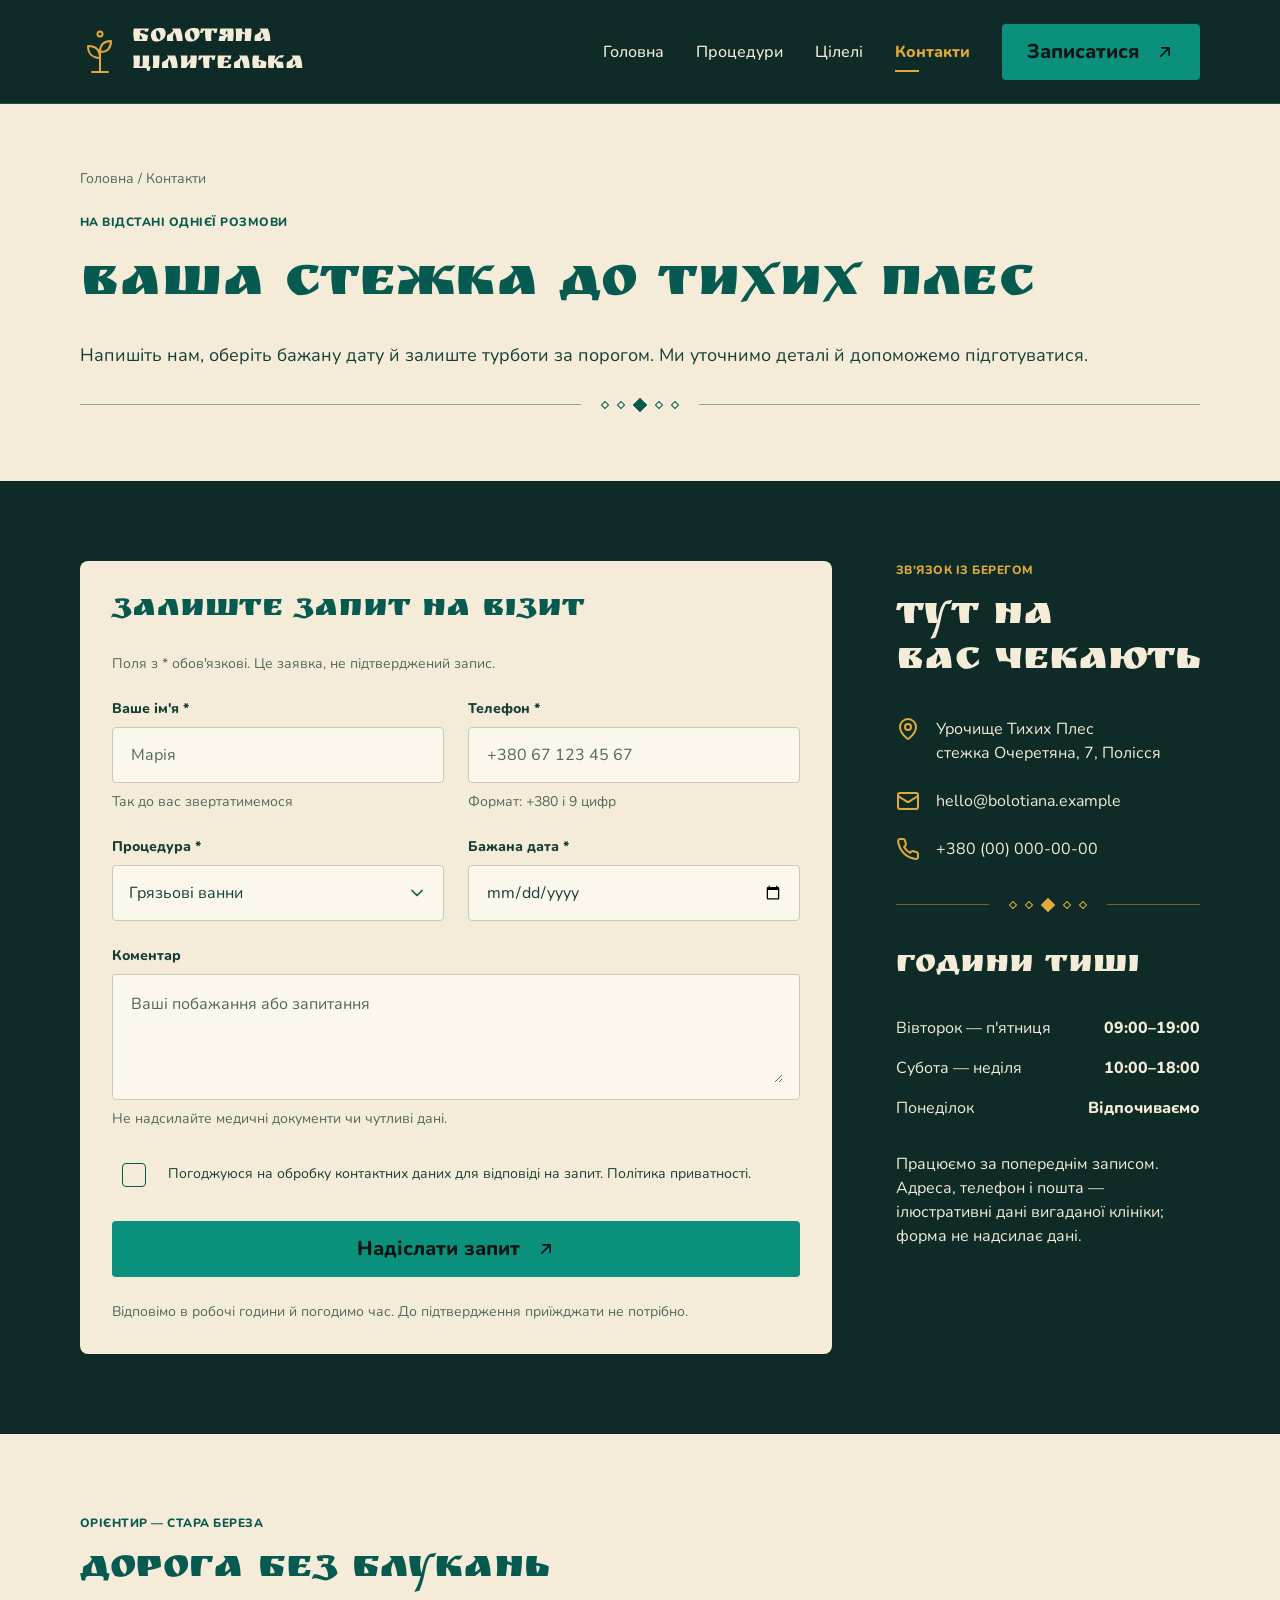
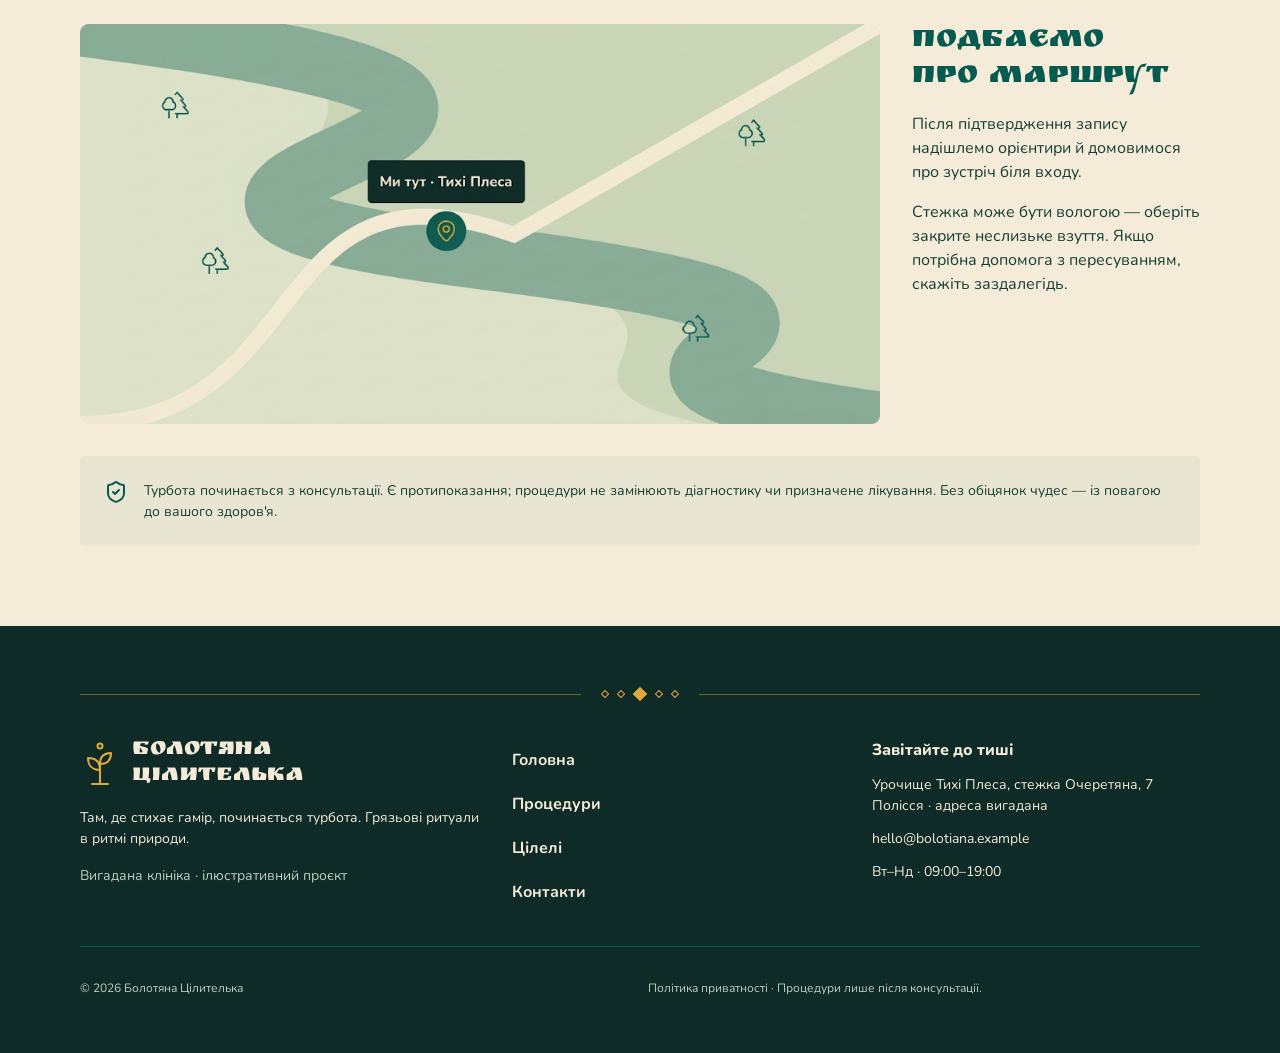
==== commit 85e1fc22: "chore(contacts): remove map disclaimer text and label" ====
--- a/contacts.html
+++ b/contacts.html
@@ -2,6 +2,7 @@
 <html lang="uk">
   <head>
     <meta charset="utf-8" />
+    <link rel="icon" type="image/png" href="icon/favicon.ico">
     <meta name="viewport" content="width=device-width, initial-scale=1" />
     <title>Контакти · Болотяна Цілителька</title>
     <meta
@@ -501,9 +502,6 @@
                 Стежка може бути вологою — оберіть закрите неслизьке взуття.
                 Якщо потрібна допомога з пересуванням, скажіть заздалегідь.
               </p>
-              <p class="small small--light">
-                Схема художня. Не використовуйте її як реальний маршрут.
-              </p>
             </div>
           </div>
           <div class="notice">
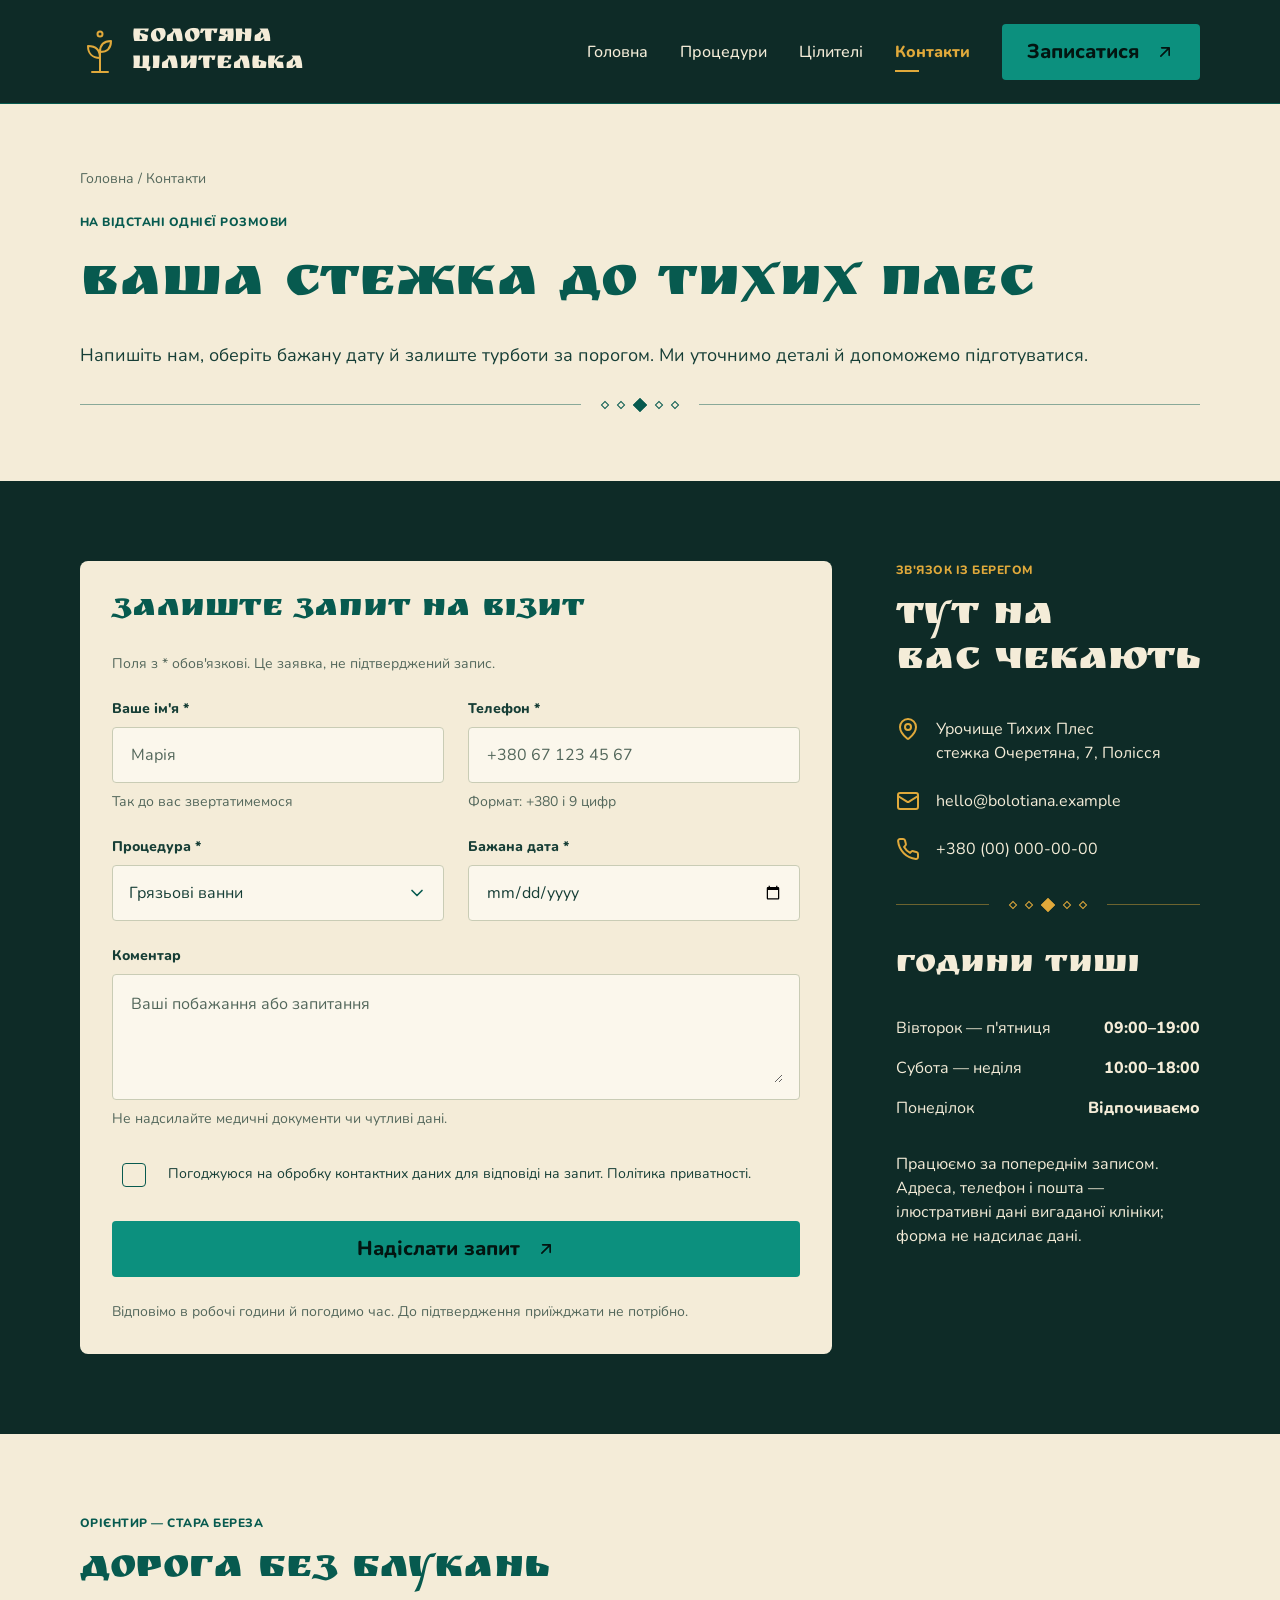
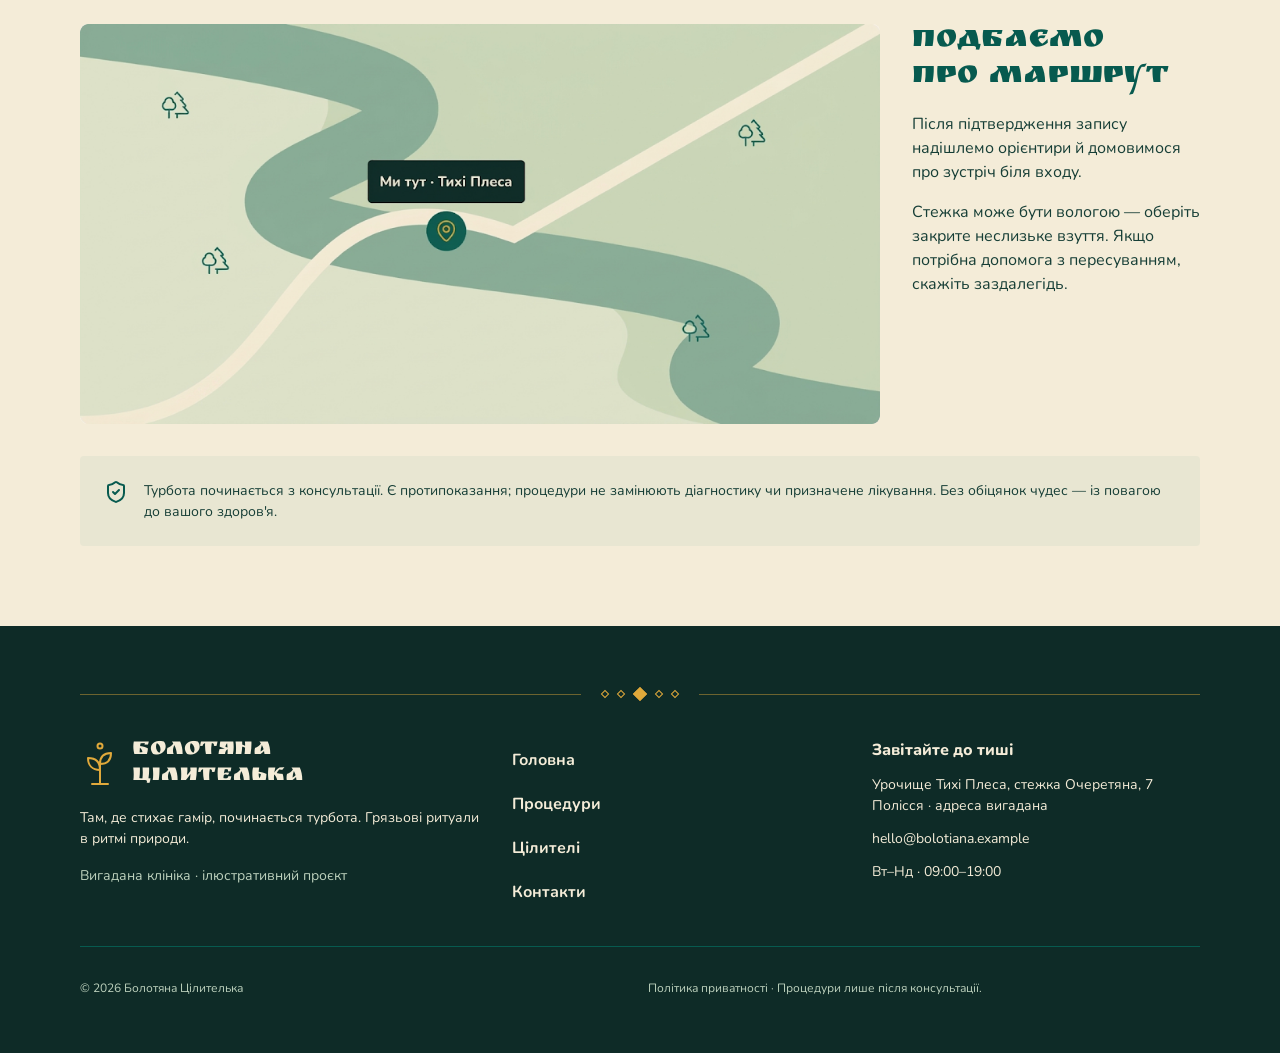
==== commit 402dd7cd: "fix: typo in contacts" ====
--- a/contacts.html
+++ b/contacts.html
@@ -256,7 +256,7 @@
       <nav class="nav" id="nav">
         <a class="nav__link" href="index.html">Головна</a>
         <a class="nav__link" href="procedures.html">Процедури</a>
-        <a class="nav__link" href="healers.html">Цілелі</a>
+        <a class="nav__link" href="healers.html">Цілителі</a>
         <a
           class="nav__link is-active"
           href="contacts.html"
@@ -543,7 +543,7 @@
         <nav class="footer__nav" aria-label="Розділи">
           <a href="index.html">Головна</a>
           <a href="procedures.html">Процедури</a>
-          <a href="healers.html">Цілелі</a>
+          <a href="healers.html">Цілителі</a>
           <a href="contacts.html">Контакти</a>
         </nav>
         <div class="footer__contacts">
